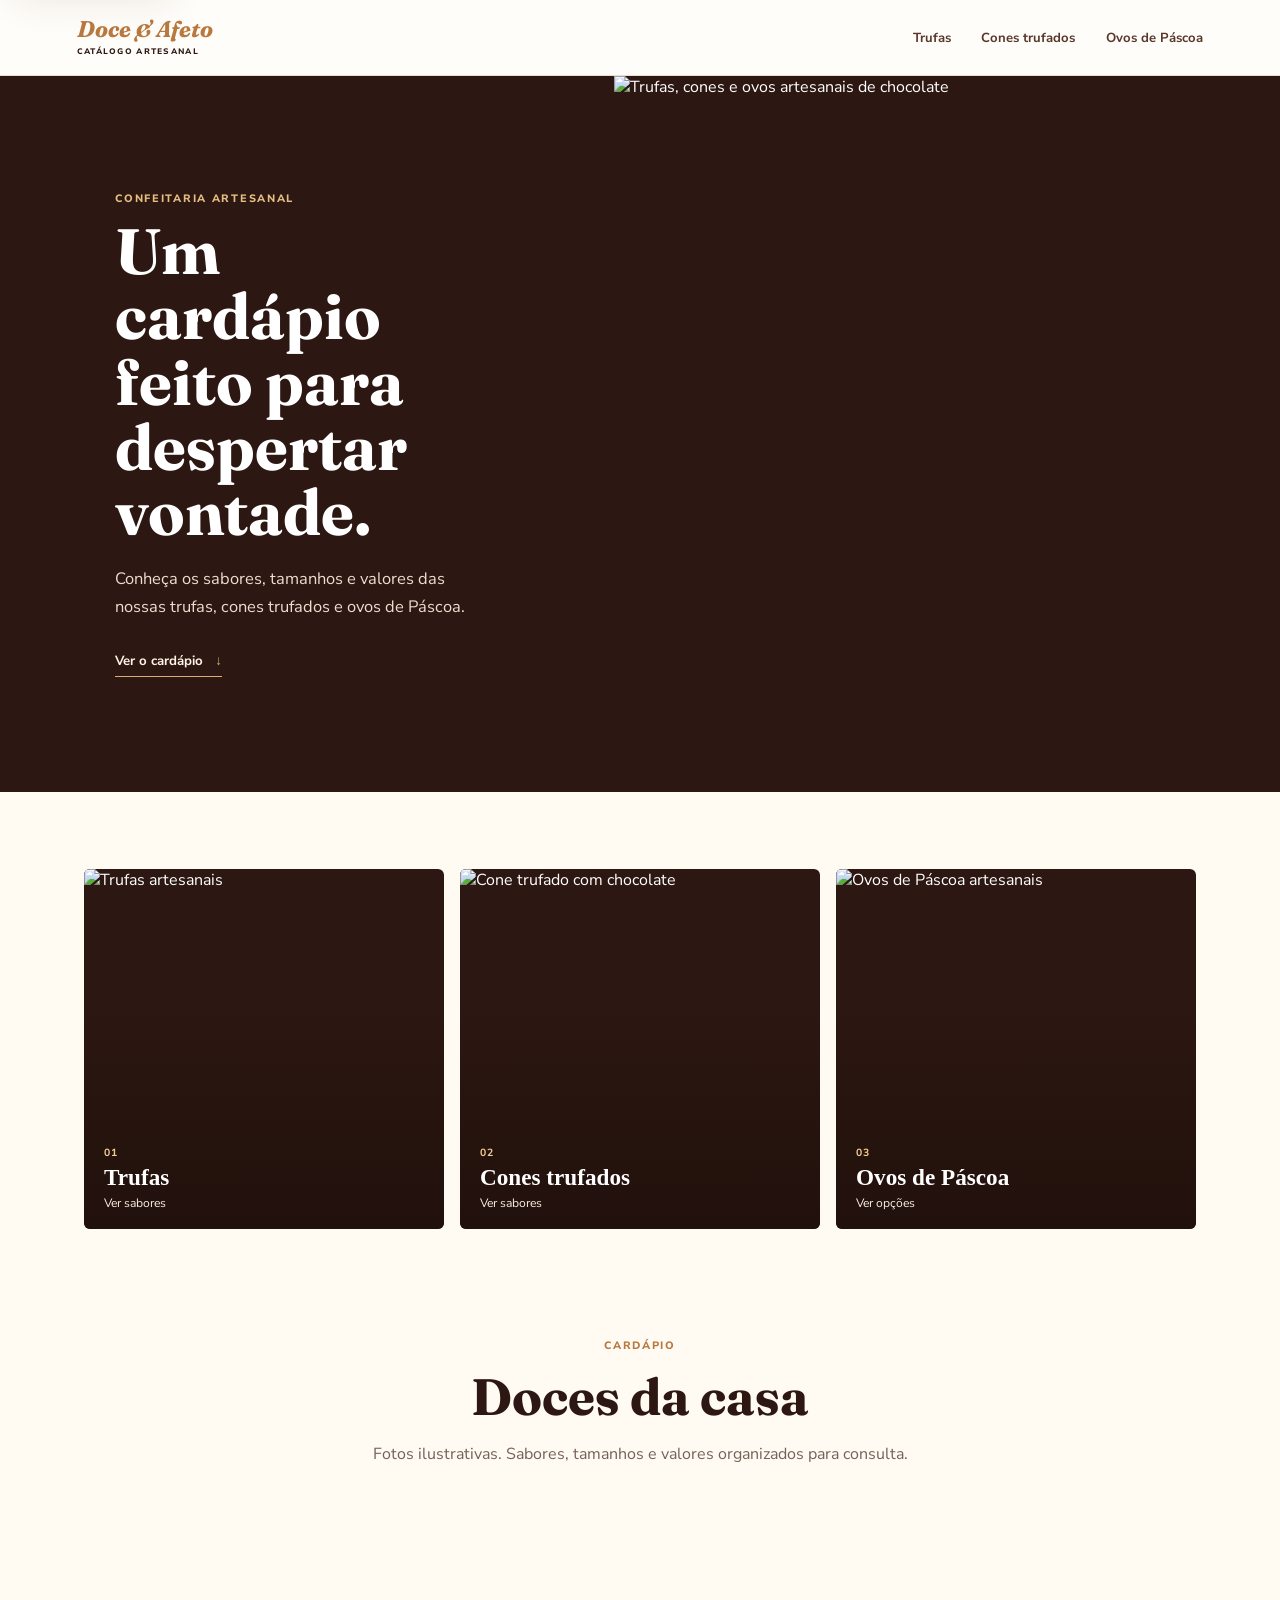
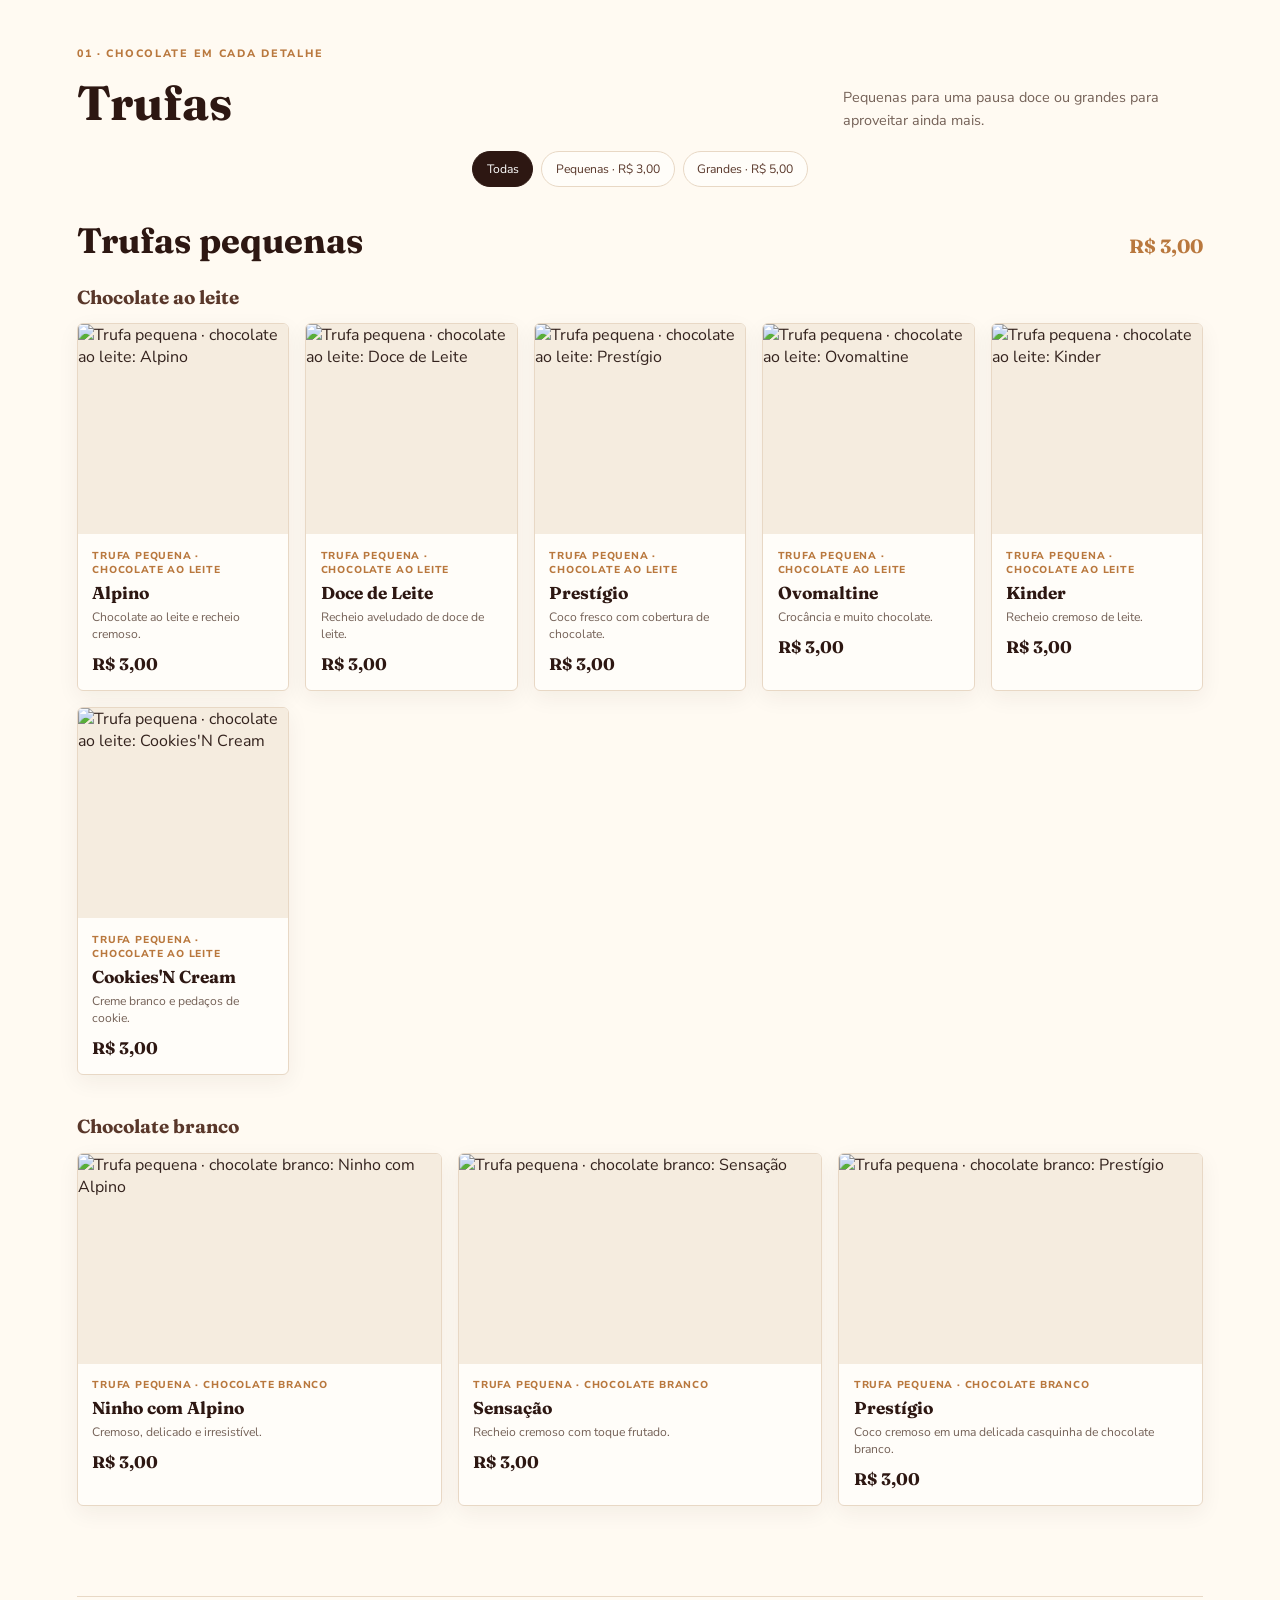
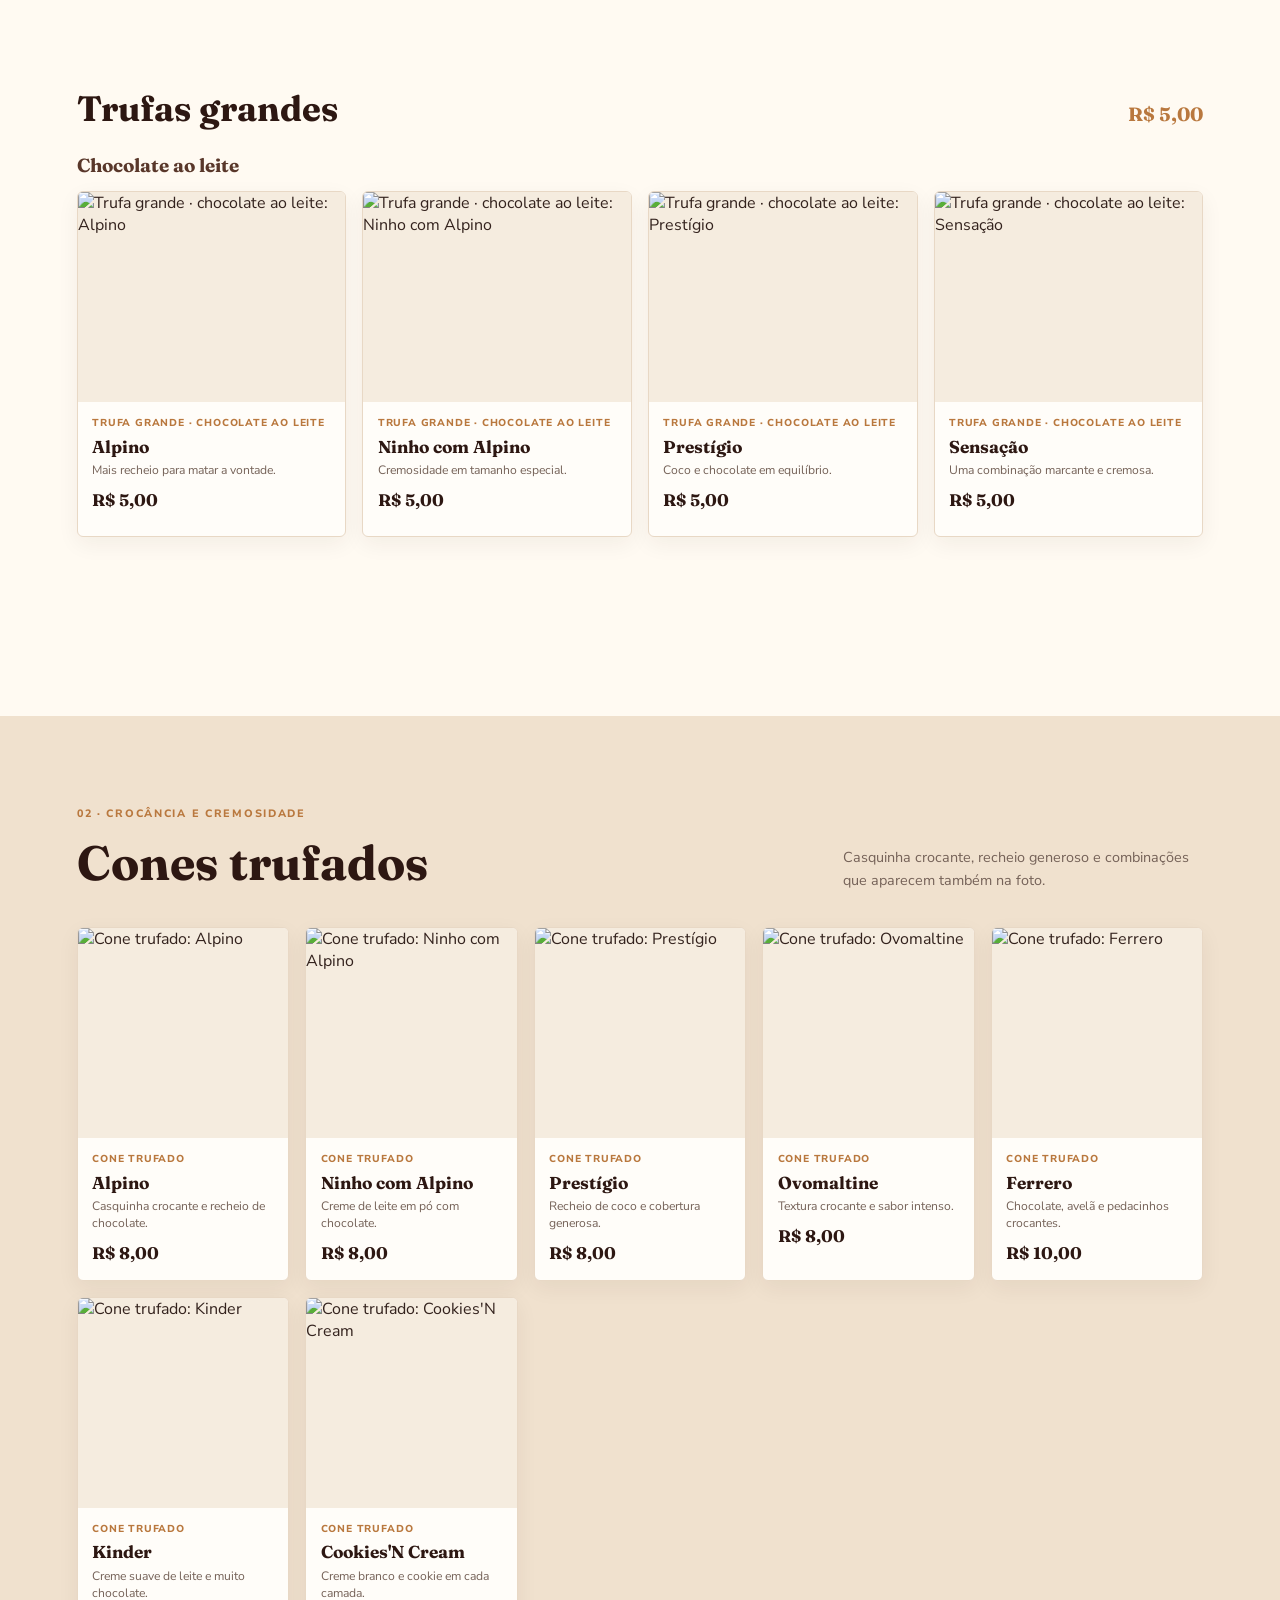
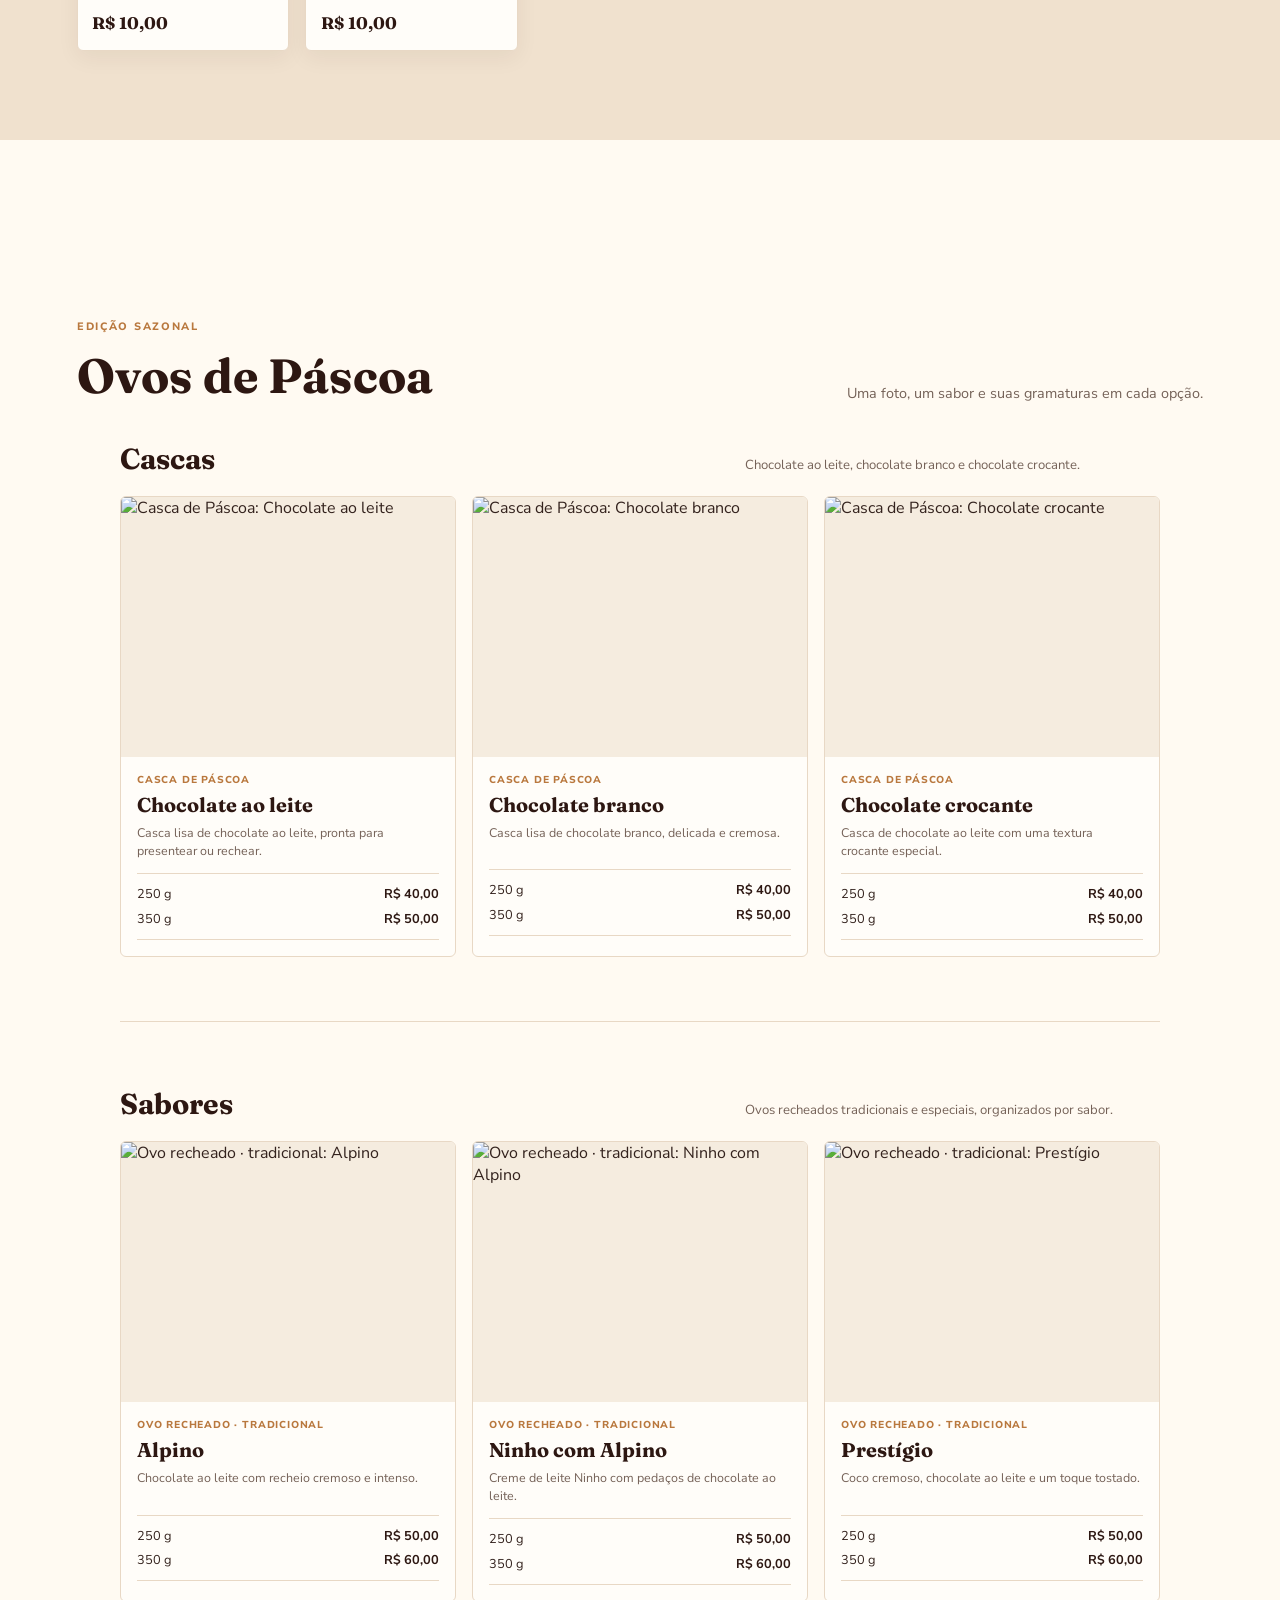
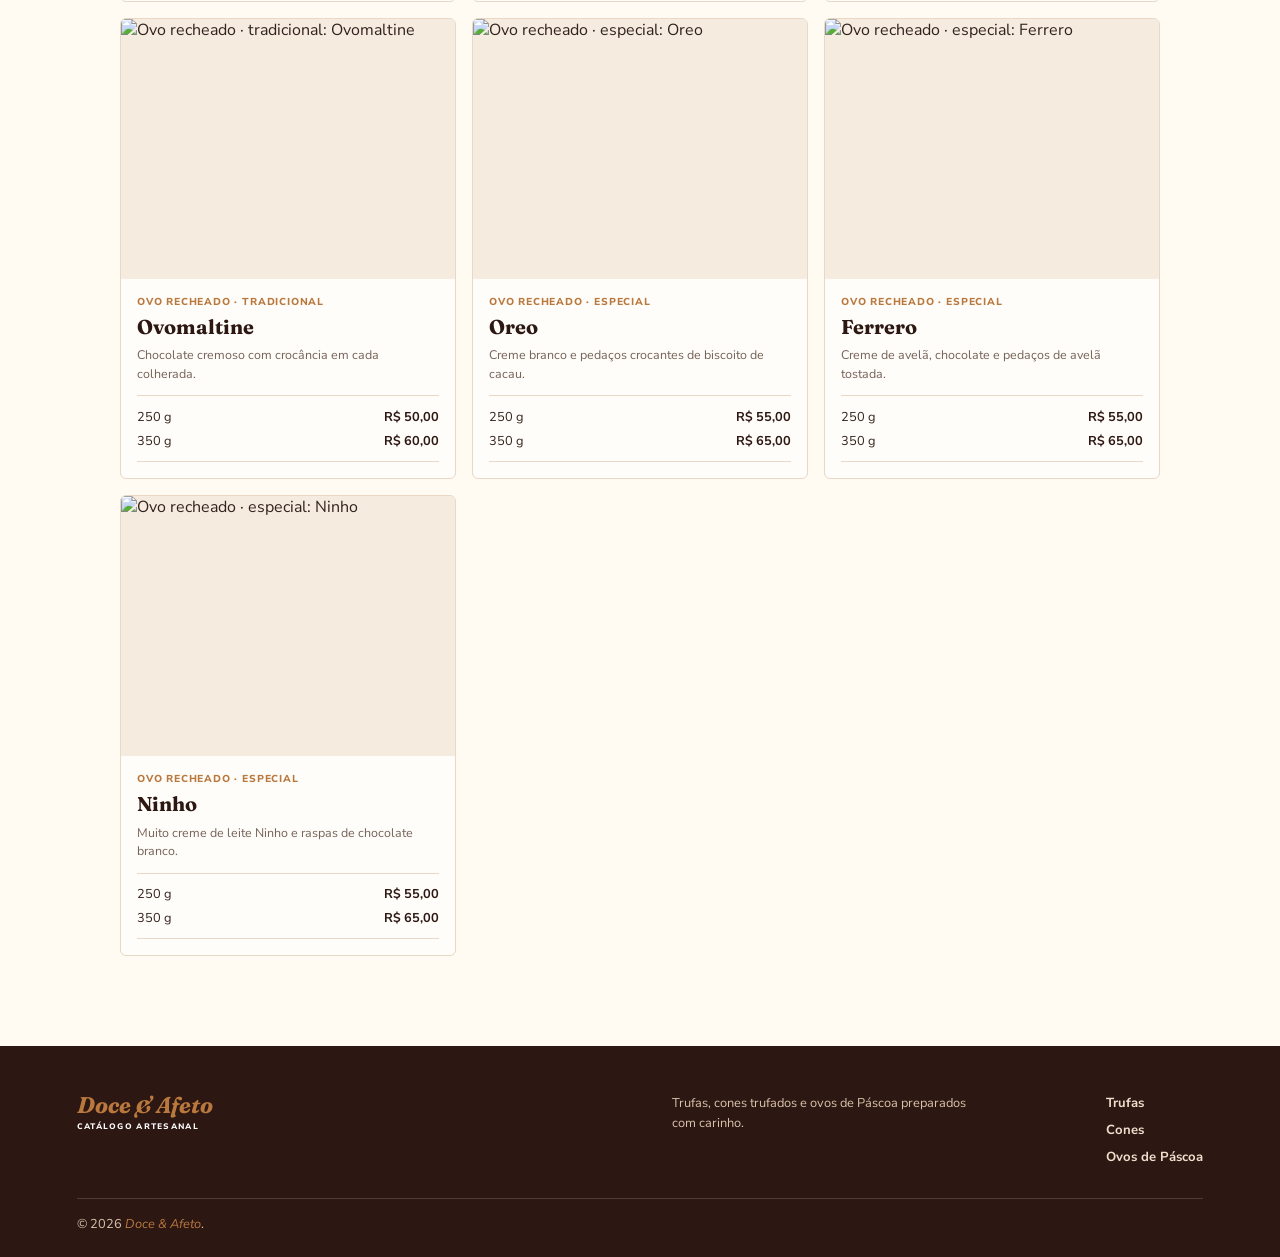
==== index.html @ cd50459e "Add files via upload" ====
<!doctype html>
<html lang="pt-BR">
<head>
  <meta charset="UTF-8" />
  <meta name="viewport" content="width=device-width, initial-scale=1" />
  <meta name="description" content="Catálogo de trufas, cones trufados e ovos de Páscoa artesanais." />
  <meta name="theme-color" content="#2d1712" />
  <meta property="og:title" content="Doce & Afeto | Catálogo artesanal" />
  <meta property="og:description" content="Trufas, cones trufados e ovos de Páscoa artesanais." />
  <meta property="og:image" content="assets/images/hero-chocolates.jpg" />
  <title>Doce & Afeto | Catálogo artesanal</title>
  <link rel="preconnect" href="https://fonts.googleapis.com" />
  <link rel="preconnect" href="https://fonts.gstatic.com" crossorigin />
  <link href="https://fonts.googleapis.com/css2?family=Fraunces:opsz,wght@9..144,500;9..144,600;9..144,700&family=Nunito+Sans:wght@400;500;600;700;800&display=swap" rel="stylesheet" />
  <link rel="preload" href="assets/images/hero-chocolates.jpg" as="image" />
  <link rel="stylesheet" href="style.css" />
</head>
<body>
  <a class="skip-link" href="#catalogo">Ir para o catálogo</a>

  <header class="site-header" id="inicio">
    <a class="brand" href="#inicio" aria-label="Doce e Afeto, início"><span class="brand-name">Doce &amp; Afeto</span><small>CATÁLOGO ARTESANAL</small></a>
    <button class="menu-toggle" type="button" aria-label="Abrir menu" aria-expanded="false" aria-controls="menu">☰</button>
    <nav class="menu" id="menu" aria-label="Navegação principal">
      <a href="#trufas">Trufas</a>
      <a href="#cones">Cones trufados</a>
      <a class="easter-link" href="#ovos">Ovos de Páscoa</a>
    </nav>
  </header>

  <main>
    <section class="hero" aria-labelledby="hero-title">
      <div class="hero-copy">
        <p class="eyebrow">Confeitaria artesanal</p>
        <h1 id="hero-title">Um cardápio feito para despertar vontade.</h1>
        <p>Conheça os sabores, tamanhos e valores das nossas trufas, cones trufados e ovos de Páscoa.</p>
        <a class="text-cta" href="#catalogo">Ver o cardápio <span aria-hidden="true">↓</span></a>
      </div>
      <div class="hero-image"><img src="assets/images/hero-chocolates.jpg" width="1600" height="1000" alt="Trufas, cones e ovos artesanais de chocolate" fetchpriority="high" /></div>
    </section>

    <section class="category-nav" aria-label="Categorias do catálogo">
      <a href="#trufas" class="category-link"><img src="assets/images/trufas-artesanais.jpg" loading="lazy" width="1000" height="1000" alt="Trufas artesanais" /><span><small>01</small><strong>Trufas</strong><em>Ver sabores</em></span></a>
      <a href="#cones" class="category-link"><img src="assets/images/cones-e-ovos.jpg" loading="lazy" width="1000" height="1000" alt="Cone trufado com chocolate" /><span><small>02</small><strong>Cones trufados</strong><em>Ver sabores</em></span></a>
      <a href="#ovos" class="category-link easter-link"><img src="assets/images/ovos-pascoa.jpg" loading="lazy" width="1000" height="1000" alt="Ovos de Páscoa artesanais" /><span><small>03</small><strong>Ovos de Páscoa</strong><em>Ver opções</em></span></a>
    </section>

    <section id="catalogo" class="catalog" aria-label="Cardápio de doces">
      <header class="catalog-heading"><p class="eyebrow">Cardápio</p><h2>Doces da casa</h2><p>Fotos ilustrativas. Sabores, tamanhos e valores organizados para consulta.</p></header>

      <section id="trufas" class="catalog-section" aria-labelledby="trufas-title">
        <div class="section-intro"><div><p class="eyebrow">01 · Chocolate em cada detalhe</p><h2 id="trufas-title">Trufas</h2></div><p>Pequenas para uma pausa doce ou grandes para aproveitar ainda mais.</p></div>
        <div class="filter-row" role="group" aria-label="Filtrar trufas por tamanho"><button class="filter active" type="button" data-filter="all" aria-pressed="true">Todas</button><button class="filter" type="button" data-filter="small" aria-pressed="false">Pequenas · R$ 3,00</button><button class="filter" type="button" data-filter="large" aria-pressed="false">Grandes · R$ 5,00</button></div>
        <div id="truffle-grid" class="truffle-catalog"></div>
      </section>

      <section id="cones" class="catalog-section catalog-section--cream" aria-labelledby="cones-title">
        <div class="section-intro"><div><p class="eyebrow">02 · Crocância e cremosidade</p><h2 id="cones-title">Cones trufados</h2></div><p>Casquinha crocante, recheio generoso e combinações que aparecem também na foto.</p></div>
        <div id="cone-grid" class="product-grid"></div>
      </section>

      <section id="ovos" class="catalog-section eggs-section" aria-labelledby="ovos-title">
        <div class="section-intro"><div><p class="eyebrow">Edição sazonal</p><h2 id="ovos-title">Ovos de Páscoa</h2></div><p>Uma foto, um sabor e suas gramaturas em cada opção.</p></div>
        <div id="egg-grid" class="egg-catalog"></div>
      </section>
    </section>

  </main>

  <footer class="footer"><a class="brand" href="#inicio"><span class="brand-name">Doce &amp; Afeto</span><small>CATÁLOGO ARTESANAL</small></a><p>Trufas, cones trufados e ovos de Páscoa preparados com carinho.</p><nav aria-label="Navegação no rodapé"><a href="#trufas">Trufas</a><a href="#cones">Cones</a><a class="easter-link" href="#ovos">Ovos de Páscoa</a></nav><p class="copyright">© <span id="year"></span> <span class="brand-name">Doce &amp; Afeto</span>.</p></footer>

  <template id="product-template"><article class="product-card"><figure><img loading="lazy" width="900" height="900" alt="" /><figcaption class="badge" hidden>Novidade</figcaption></figure><div class="product-card__body"><p class="product-kind"></p><h3></h3><p class="product-description"></p><strong class="price"></strong></div></article></template>
  <script src="script.js"></script>
</body>
</html>
---- style.css ----
:root {
  --cocoa: #2d1712;
  --brown: #59372a;
  --caramel: #b9783e;
  --gold: #d7af70;
  --cream: #fffaf2;
  --sand: #f0e1ce;
  --paper: #fffdf9;
  --ink: #33221d;
  --muted: #756258;
  --line: #e8d8c5;
  --shadow: 0 16px 40px rgba(55, 32, 22, .11);
  color: var(--ink);
  background: var(--cream);
  font-family: "Nunito Sans", Arial, Helvetica, sans-serif;
  scroll-behavior: smooth;
}

* { box-sizing: border-box; }
body { margin: 0; overflow-x: hidden; }
img { display: block; max-width: 100%; }
a { color: inherit; text-decoration: none; }
button { font: inherit; }

.skip-link { position: fixed; z-index: 50; top: -4rem; left: 1rem; padding: .75rem 1rem; background: var(--paper); color: var(--cocoa); box-shadow: var(--shadow); }
.skip-link:focus { top: 1rem; }

.site-header { position: sticky; top: 0; z-index: 10; display: flex; align-items: center; min-height: 76px; padding: 0 clamp(1rem, 6vw, 6rem); background: rgba(255, 253, 249, .94); border-bottom: 1px solid rgba(232, 216, 197, .8); backdrop-filter: blur(14px); }
.brand { display: inline-block; font-family: "Fraunces", Georgia, serif; font-size: 1.42rem; font-weight: 700; line-height: 1; color: var(--cocoa); }
.brand-name { color: var(--caramel); font-style: italic; }
.brand small { display: block; margin-top: .28rem; font: 800 .5rem "Nunito Sans", Arial, sans-serif; letter-spacing: .16em; color: currentColor; }
.menu { display: flex; gap: clamp(1rem, 2.4vw, 2rem); margin-left: auto; }
.menu a, .footer nav a { font-size: .82rem; font-weight: 700; color: var(--brown); }
.menu a:hover, .menu a:focus-visible, .footer nav a:hover, .footer nav a:focus-visible { color: var(--caramel); }
.menu-toggle { display: none; margin-left: auto; border: 0; background: transparent; color: var(--cocoa); font-size: 1.5rem; }

.hero { display: grid; grid-template-columns: minmax(0, .96fr) minmax(0, 1.04fr); min-height: min(620px, calc(100vh - 76px)); background: var(--cocoa); color: white; }
.hero-copy { display: flex; flex-direction: column; justify-content: center; max-width: 610px; padding: clamp(4rem, 9vw, 8.5rem) clamp(1.25rem, 9vw, 9rem); }
.eyebrow { margin: 0 0 .75rem; color: var(--caramel); font-size: .67rem; font-weight: 800; letter-spacing: .16em; text-transform: uppercase; }
.hero .eyebrow { color: #e5bf82; }
h1, h2, h3, p { margin-top: 0; }
h1, h2, h3 { font-family: "Fraunces", Georgia, serif; font-optical-sizing: auto; }
.hero h1 { margin-bottom: 1.3rem; font-size: clamp(2.7rem, 5vw, 5rem); line-height: 1.02; }
.hero-copy > p:not(.eyebrow) { max-width: 470px; margin-bottom: 2rem; color: #edddd0; font-size: 1.03rem; line-height: 1.65; }
.text-cta { width: fit-content; padding-bottom: .4rem; border-bottom: 1px solid var(--gold); color: #fff4e5; font-size: .83rem; font-weight: 700; }
.text-cta span { margin-left: .5rem; color: var(--gold); }
.hero-image { min-height: 360px; overflow: hidden; }
.hero-image img { width: 100%; height: 100%; object-fit: cover; object-position: center; }

.category-nav { display: grid; grid-template-columns: repeat(3, 1fr); max-width: 1240px; gap: 1rem; margin: clamp(2.5rem, 6vw, 5.5rem) auto; padding: 0 clamp(1rem, 5vw, 4rem); }
.category-link { position: relative; min-height: 270px; overflow: hidden; background: var(--cocoa); border-radius: 6px; color: white; }
.category-link::after { position: absolute; inset: 0; background: linear-gradient(0deg, rgba(30, 15, 10, .82), transparent 65%); content: ""; }
.category-link img { width: 100%; height: 100%; object-fit: cover; transition: transform .35s ease; }
.category-link:hover img { transform: scale(1.04); }
.category-link span { position: absolute; z-index: 1; right: 1.25rem; bottom: 1.15rem; left: 1.25rem; display: grid; gap: .24rem; }
.category-link small { color: #f2cc90; font-size: .65rem; font-weight: 700; letter-spacing: .12em; }
.category-link strong { font-family: Georgia, serif; font-size: 1.45rem; }
.category-link em { color: #f9eee1; font-size: .76rem; font-style: normal; }

.catalog { padding-top: 2rem; }
.catalog-heading, .about { max-width: 710px; margin: 0 auto; padding: 0 1.25rem; text-align: center; }
.catalog-heading h2, .about h2 { margin-bottom: .8rem; font-size: clamp(2.1rem, 4vw, 3.35rem); color: var(--cocoa); }
.catalog-heading > p:last-child, .about > p:last-child { color: var(--muted); line-height: 1.65; }
.catalog-section { margin-top: clamp(3rem, 7vw, 6rem); padding: clamp(3rem, 7vw, 6rem) clamp(1rem, 6vw, 6rem); scroll-margin-top: 76px; }
.catalog-section--cream { background: var(--sand); }
.section-intro { display: flex; align-items: end; justify-content: space-between; gap: 2rem; max-width: 1240px; margin: 0 auto 2.2rem; }
.section-intro h2 { margin: 0; color: var(--cocoa); font-size: clamp(2rem, 4vw, 3rem); }
.section-intro > p { max-width: 360px; margin: 0; color: var(--muted); font-size: .9rem; line-height: 1.6; }

.filter-row { display: flex; flex-wrap: wrap; justify-content: center; gap: .5rem; max-width: 1240px; margin: -1rem auto 2rem; }
.filter { padding: .55rem .85rem; border: 1px solid var(--line); border-radius: 999px; background: var(--paper); color: var(--brown); font-size: .76rem; cursor: pointer; }
.filter.active { border-color: var(--cocoa); background: var(--cocoa); color: white; }

.truffle-catalog { max-width: 1240px; margin: auto; }
.truffle-size-group + .truffle-size-group { margin-top: clamp(3.5rem, 7vw, 6rem); padding-top: clamp(3.5rem, 7vw, 6rem); border-top: 1px solid var(--line); }
.truffle-size-group__header { display: flex; align-items: baseline; justify-content: space-between; gap: 1rem; margin-bottom: 1.5rem; }
.truffle-size-group__header h3 { margin: 0; color: var(--cocoa); font-size: clamp(1.65rem, 3vw, 2.2rem); }
.truffle-size-group__header strong { color: var(--caramel); font-family: "Fraunces", Georgia, serif; font-size: 1.2rem; }
.truffle-flavor-group + .truffle-flavor-group { margin-top: 2.5rem; }
.truffle-flavor-group h4 { margin: 0 0 .9rem; color: var(--brown); font-family: "Fraunces", Georgia, serif; font-size: 1.18rem; }
.product-grid { display: grid; grid-template-columns: repeat(auto-fit, minmax(210px, 1fr)); max-width: 1240px; gap: 1rem; margin: auto; }
.product-card { overflow: hidden; background: var(--paper); border: 1px solid var(--line); border-radius: 6px; box-shadow: 0 7px 22px rgba(55, 32, 22, .06); }
.product-card figure { position: relative; display: grid; place-items: center; height: 210px; margin: 0; overflow: hidden; background: #f5ecdf; }
.product-card figure img { width: 100%; height: 100%; object-fit: contain; object-position: center; }
.badge { position: absolute; top: .65rem; left: .65rem; margin: 0; padding: .33rem .48rem; border-radius: 2px; background: var(--gold); color: var(--cocoa); font-size: .6rem; font-weight: 800; letter-spacing: .08em; text-transform: uppercase; }
.product-card__body { min-height: 134px; padding: .9rem; }
.product-kind { margin-bottom: .33rem; color: var(--caramel); font-size: .63rem; font-weight: 800; letter-spacing: .08em; text-transform: uppercase; }
.product-card h3 { margin-bottom: .35rem; color: var(--cocoa); font-size: 1.08rem; }
.product-description { display: -webkit-box; overflow: hidden; margin-bottom: .7rem; -webkit-box-orient: vertical; -webkit-line-clamp: 2; color: var(--muted); font-size: .76rem; line-height: 1.4; }
.price { color: var(--cocoa); font-family: "Fraunces", Georgia, serif; font-size: 1.05rem; font-weight: 700; }

.egg-catalog { max-width: 1040px; margin: auto; }
.egg-group + .egg-group { margin-top: clamp(2.75rem, 5vw, 4rem); padding-top: clamp(2.75rem, 5vw, 4rem); border-top: 1px solid var(--line); }
.egg-group__header { display: grid; grid-template-columns: minmax(0, 1fr) minmax(220px, .7fr); align-items: end; gap: .5rem 2rem; margin-bottom: 1.25rem; }
.egg-group__header .eyebrow { grid-column: 1 / -1; margin-bottom: 0; }
.egg-group__header h3 { margin: 0; color: var(--cocoa); font-size: clamp(1.35rem, 2.3vw, 1.8rem); }
.egg-group__header > p:last-child { margin: 0; color: var(--muted); font-size: .82rem; line-height: 1.55; }
.egg-group__products { display: grid; grid-template-columns: repeat(3, minmax(0, 1fr)); gap: 1rem; }
.egg-card { display: grid; grid-template-rows: 260px auto; overflow: hidden; background: var(--paper); border: 1px solid var(--line); border-radius: 6px; }
.egg-image { width: 100%; height: 260px; padding: 0; background: #f5ecdf; object-fit: cover; object-position: center; }
.egg-details { padding: 1rem; }
.egg-details h3 { margin-bottom: .45rem; color: var(--cocoa); font-size: 1.25rem; }
.egg-description { min-height: 2.6em; margin-bottom: .8rem; color: var(--muted); font-size: .78rem; line-height: 1.45; }
.egg-prices { display: grid; gap: .4rem; padding: .7rem 0; border-block: 1px solid var(--line); }
.egg-prices div { display: flex; justify-content: space-between; font-size: .8rem; }
.egg-prices strong { color: var(--cocoa); }
.egg-flavors { margin: .75rem 0 0; color: var(--muted); font-size: .75rem; line-height: 1.5; }

.about { padding-top: clamp(4rem, 9vw, 8rem); padding-bottom: clamp(4rem, 9vw, 8rem); scroll-margin-top: 76px; }
.footer { display: grid; grid-template-columns: 1.4fr 1fr auto; align-items: start; gap: 2rem; padding: 3rem clamp(1rem, 6vw, 6rem) 1.4rem; background: var(--cocoa); color: #f5e5d4; }
.footer .brand { color: white; }
.footer p { max-width: 320px; margin: 0; color: #d9c2ab; font-size: .8rem; line-height: 1.55; }
.footer nav { display: grid; gap: .55rem; }
.footer nav a { color: #f0dfcd; }
.copyright { grid-column: 1 / -1; max-width: none !important; padding-top: 1rem; border-top: 1px solid rgba(255, 255, 255, .16); }

a:focus-visible, button:focus-visible { outline: 3px solid var(--gold); outline-offset: 3px; }

@media (max-width: 760px) {
  .site-header { min-height: 66px; }
  .menu-toggle { display: block; }
  .menu { position: absolute; top: 66px; right: 0; left: 0; display: none; margin: 0; padding: .5rem 1.25rem .85rem; background: var(--paper); border-bottom: 1px solid var(--line); box-shadow: var(--shadow); }
  .menu.open { display: grid; }
  .menu a { padding: .7rem 0; border-bottom: 1px solid var(--line); }
  .menu a:last-child { border-bottom: 0; }
  .hero { grid-template-columns: 1fr; min-height: auto; }
  .hero-copy { min-height: 430px; padding-top: 4.5rem; padding-bottom: 4.5rem; }
  .hero-image { min-height: 315px; }
  .category-nav { grid-template-columns: 1fr; margin-block: 2.5rem; }
  .category-link { min-height: 220px; }
  .section-intro { display: grid; gap: 1rem; }
  .product-grid { grid-template-columns: repeat(2, minmax(0, 1fr)); gap: .7rem; }
  .product-card figure { height: 165px; }
  .product-card__body { min-height: 136px; padding: .8rem; }
  .product-card h3 { font-size: 1rem; }
  .egg-group__header { display: grid; gap: .55rem; }
  .egg-group__header .eyebrow { grid-column: auto; }
  .egg-group__products { grid-template-columns: 1fr; max-width: 400px; }
  .egg-card { grid-template-rows: 270px auto; }
  .egg-image { height: 270px; }
  .footer { grid-template-columns: 1fr; gap: 1.4rem; }
  .copyright { grid-column: 1; }
}

@media (max-width: 390px) {
  .product-grid { grid-template-columns: 1fr; max-width: 260px; }
  .product-card figure { height: 210px; }
}

@media (prefers-reduced-motion: reduce) {
  *, *::before, *::after { scroll-behavior: auto !important; transition: none !important; }
}
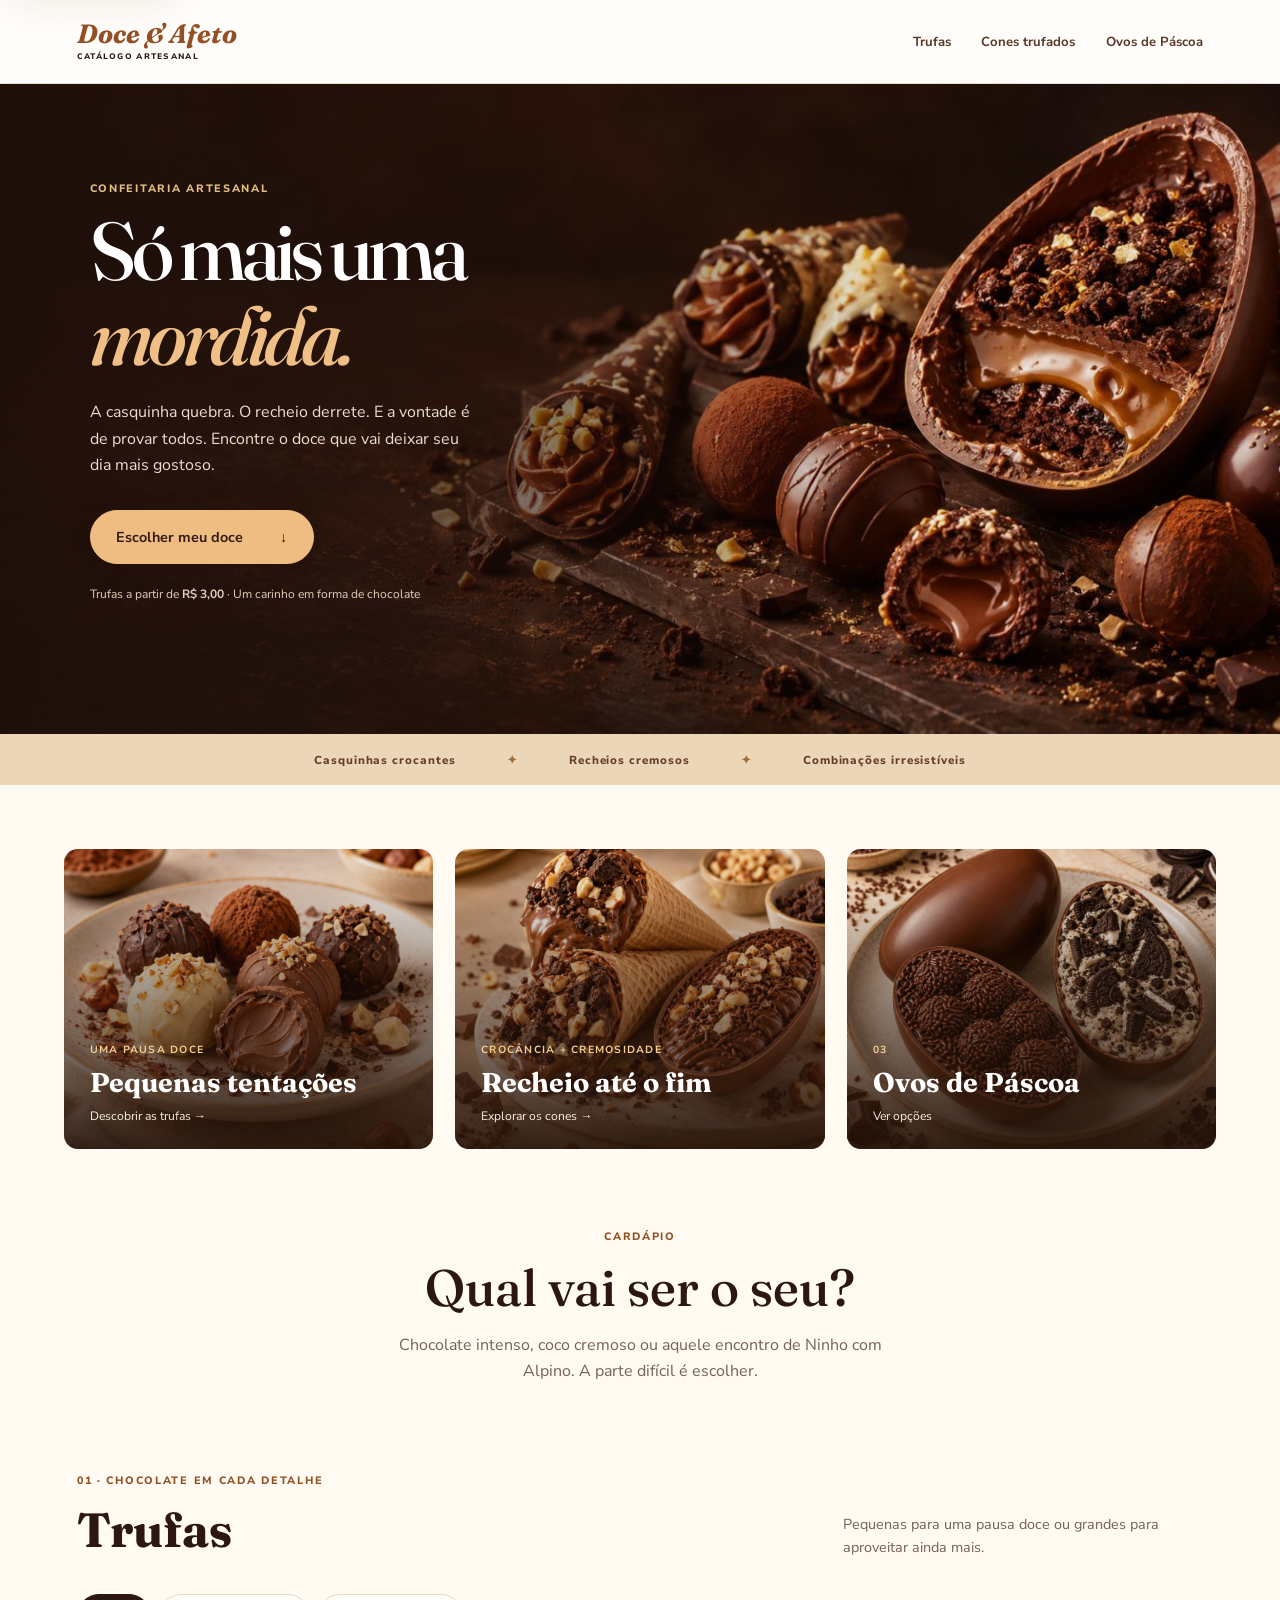
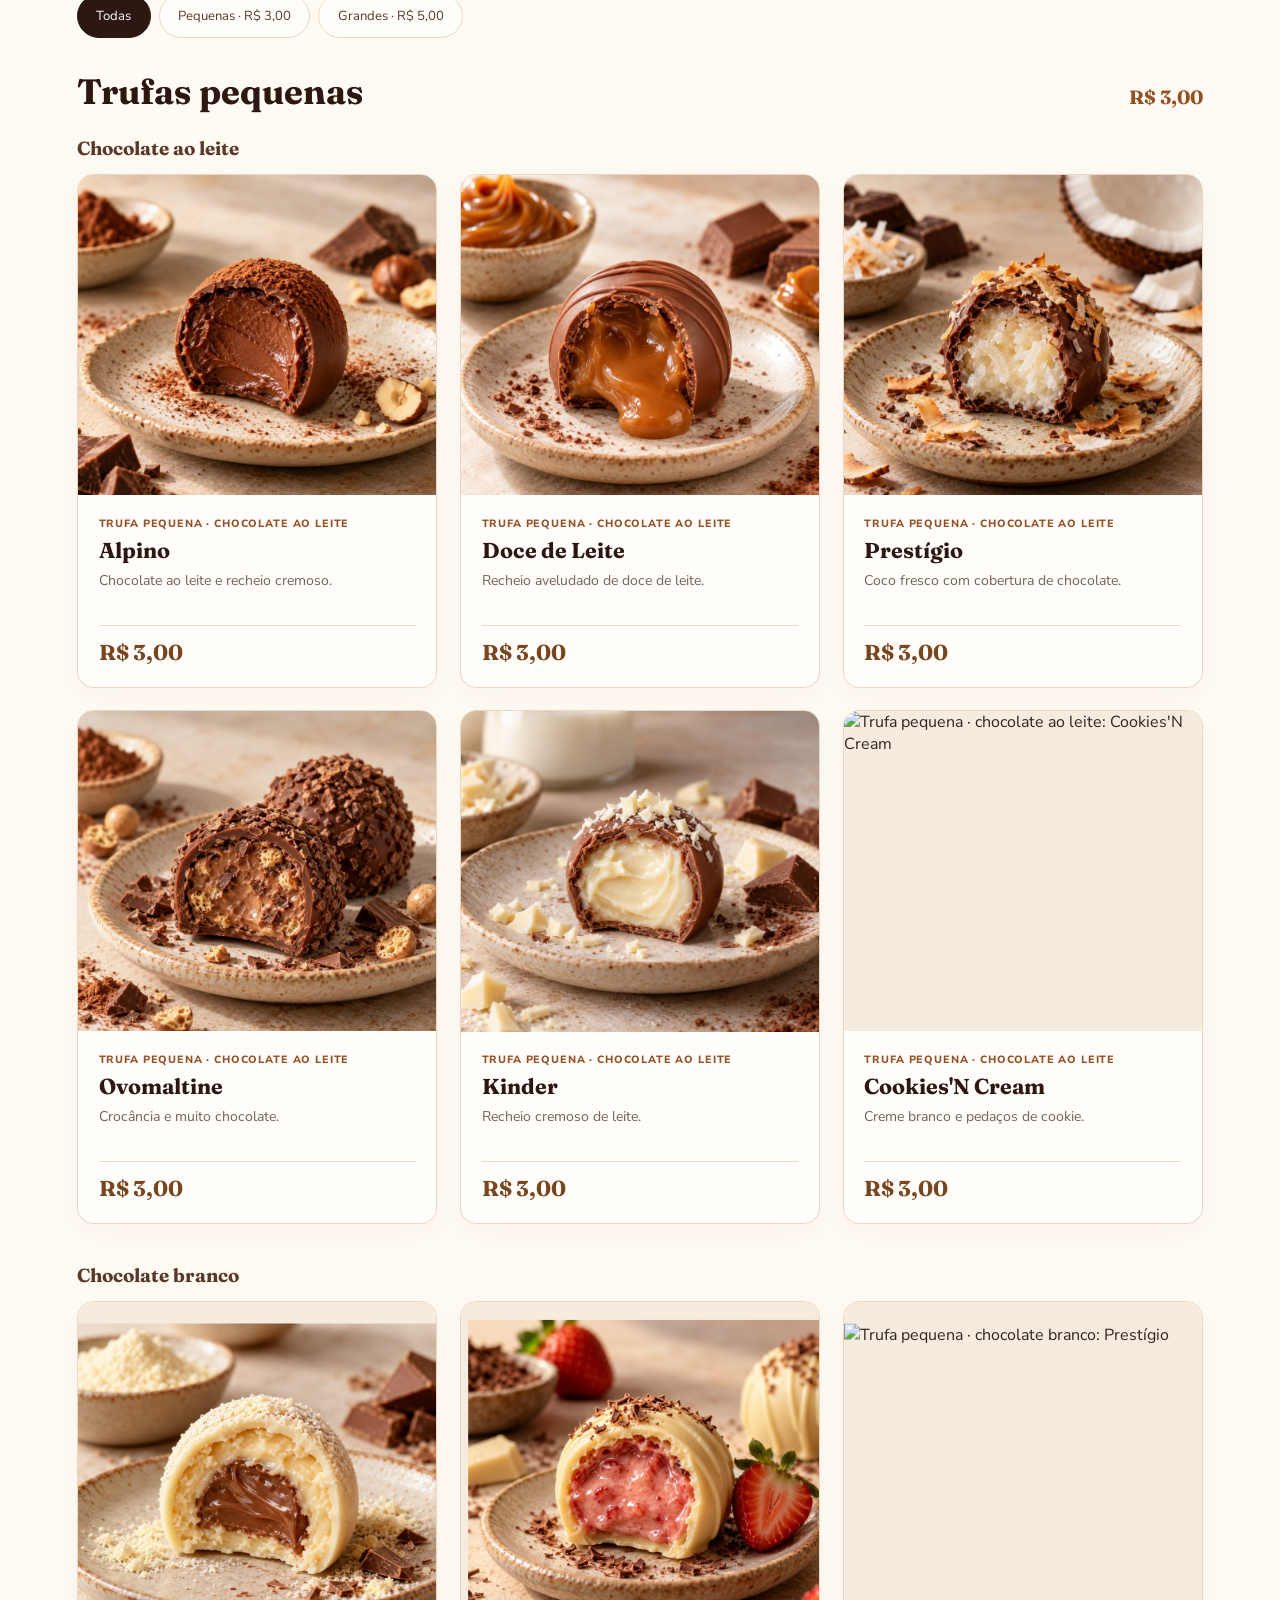
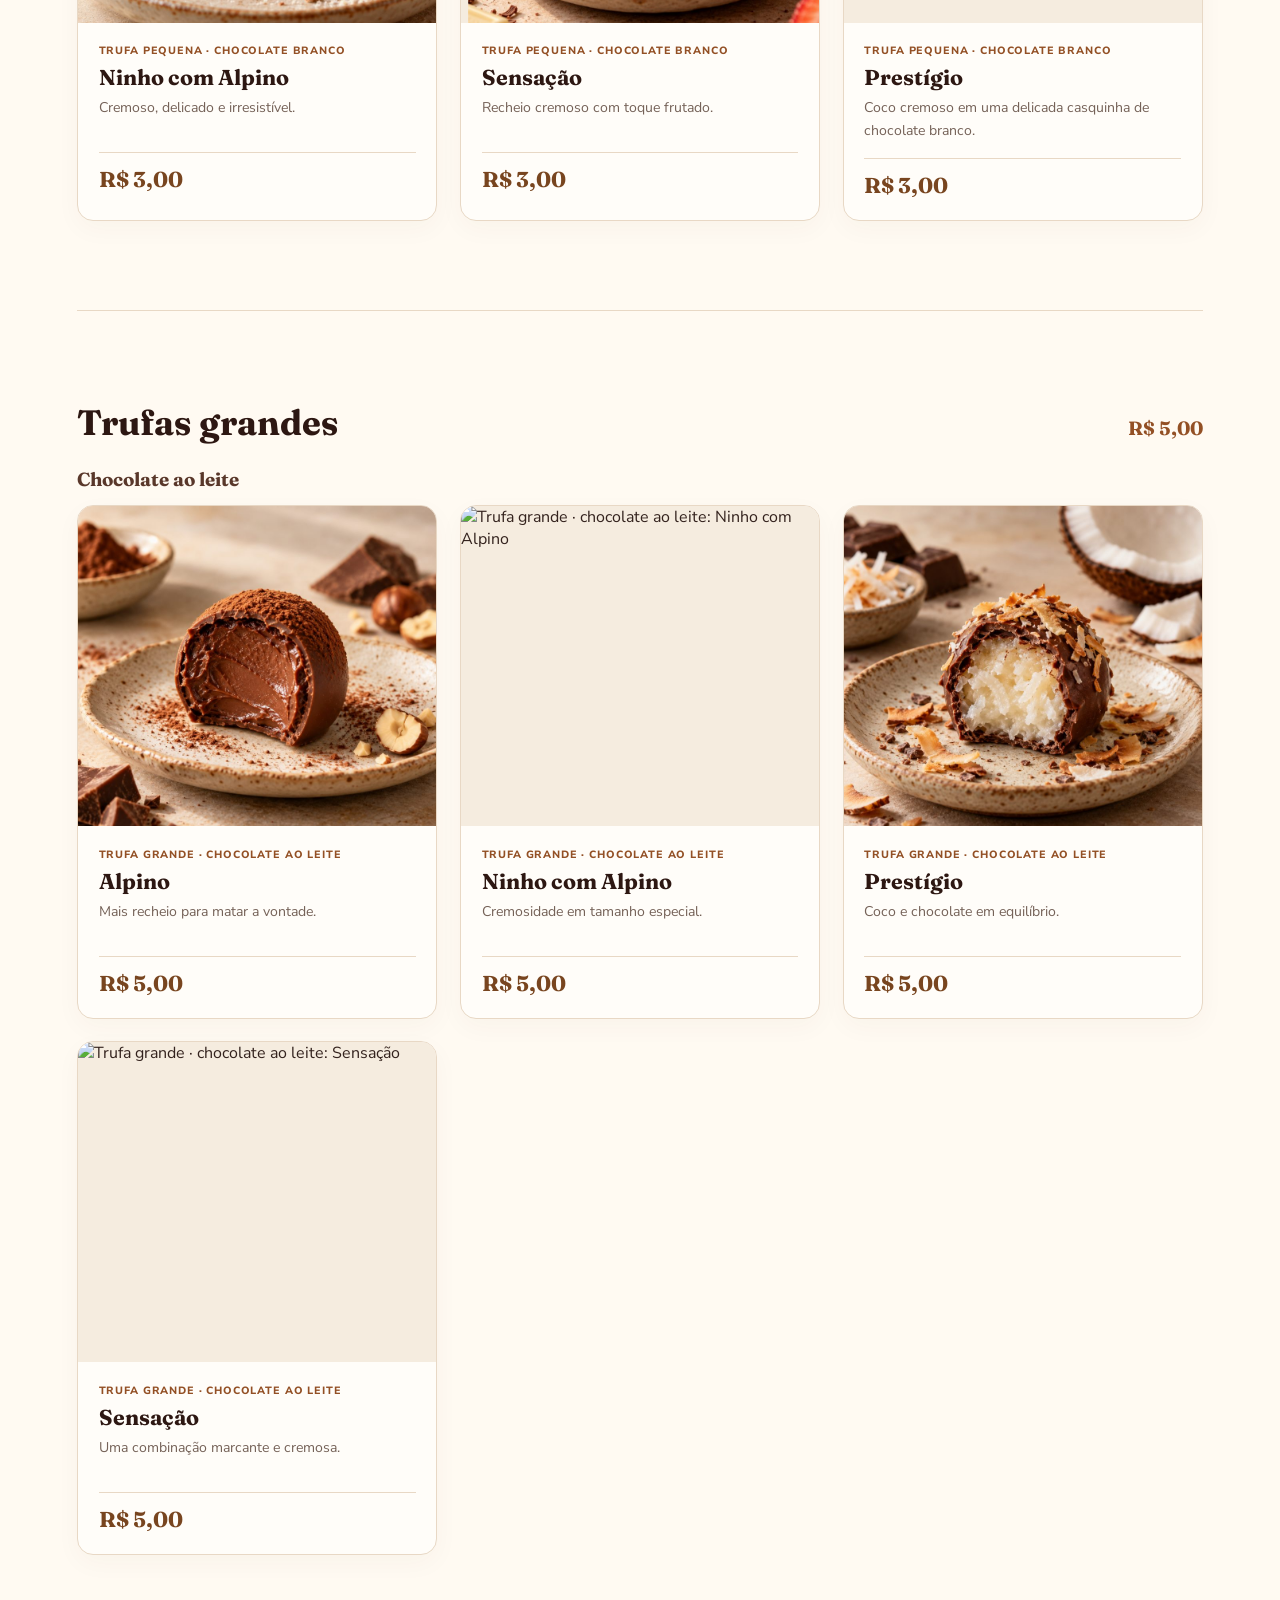
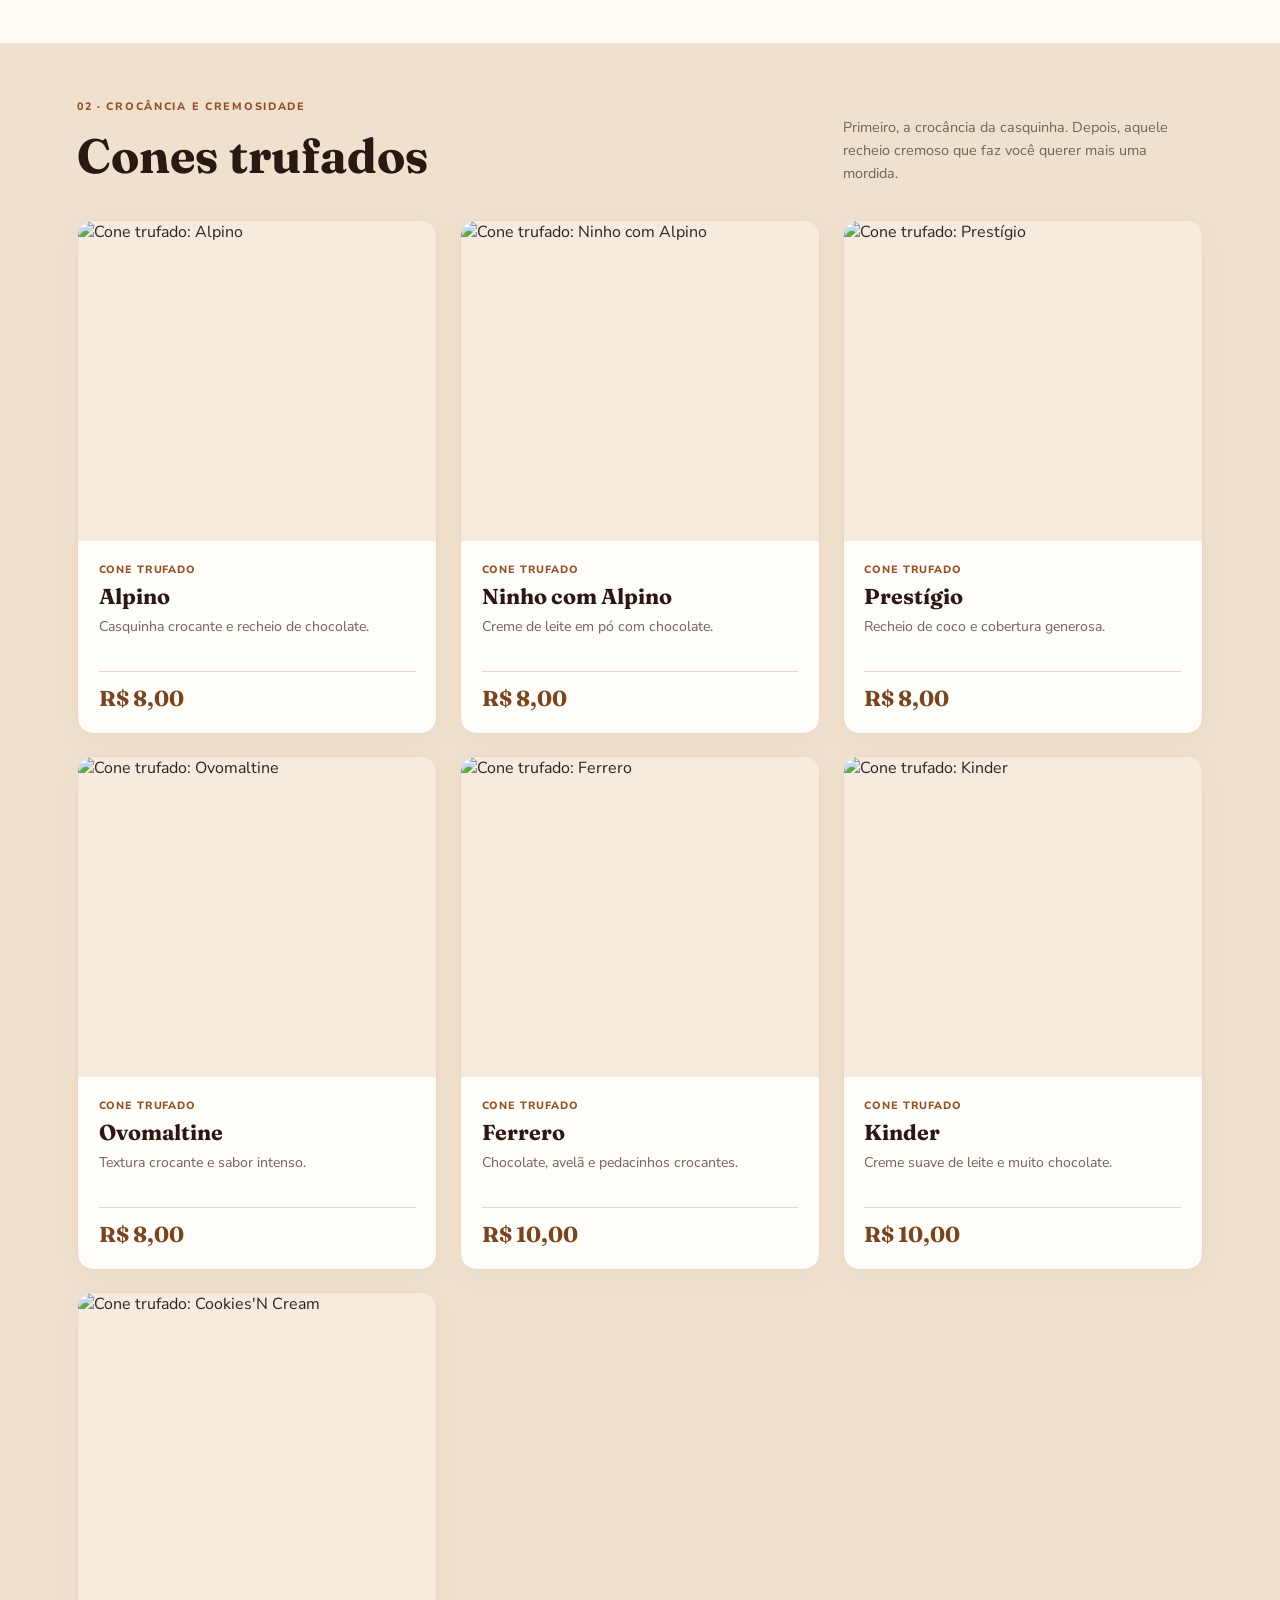
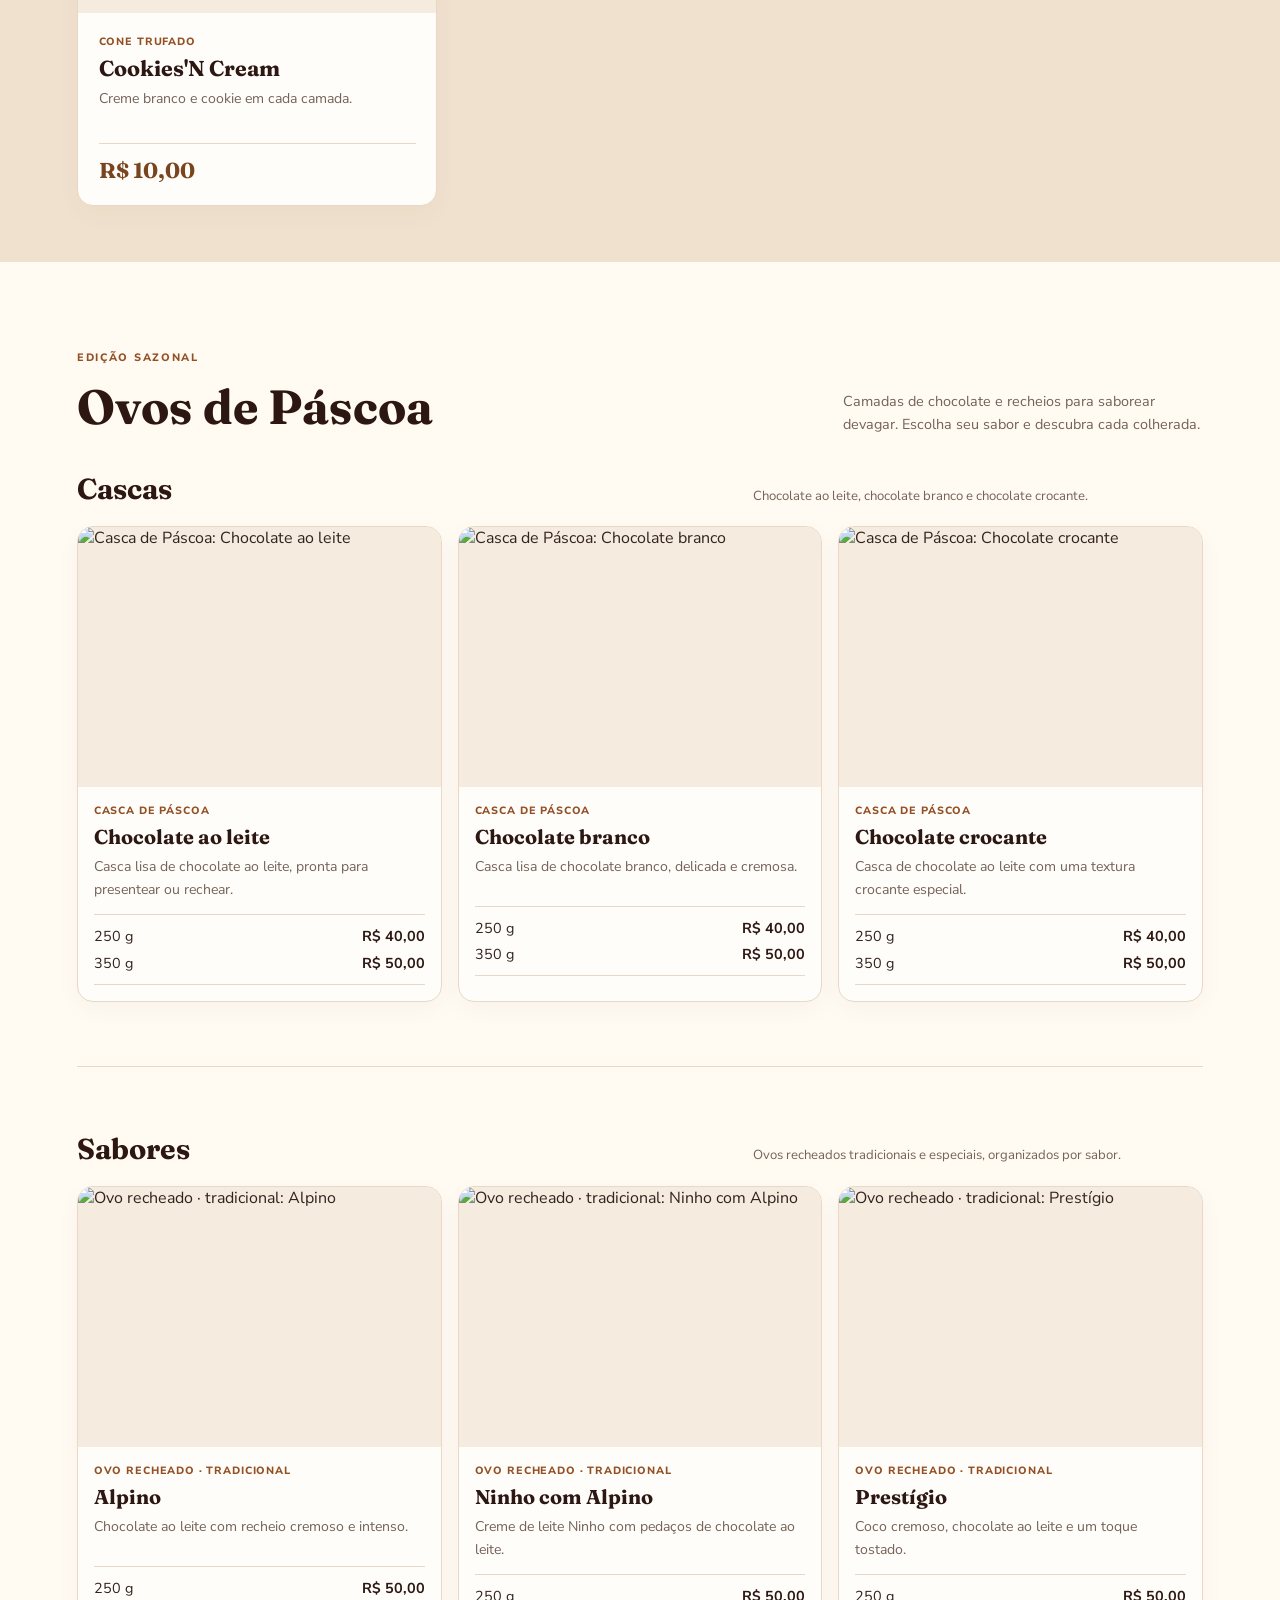
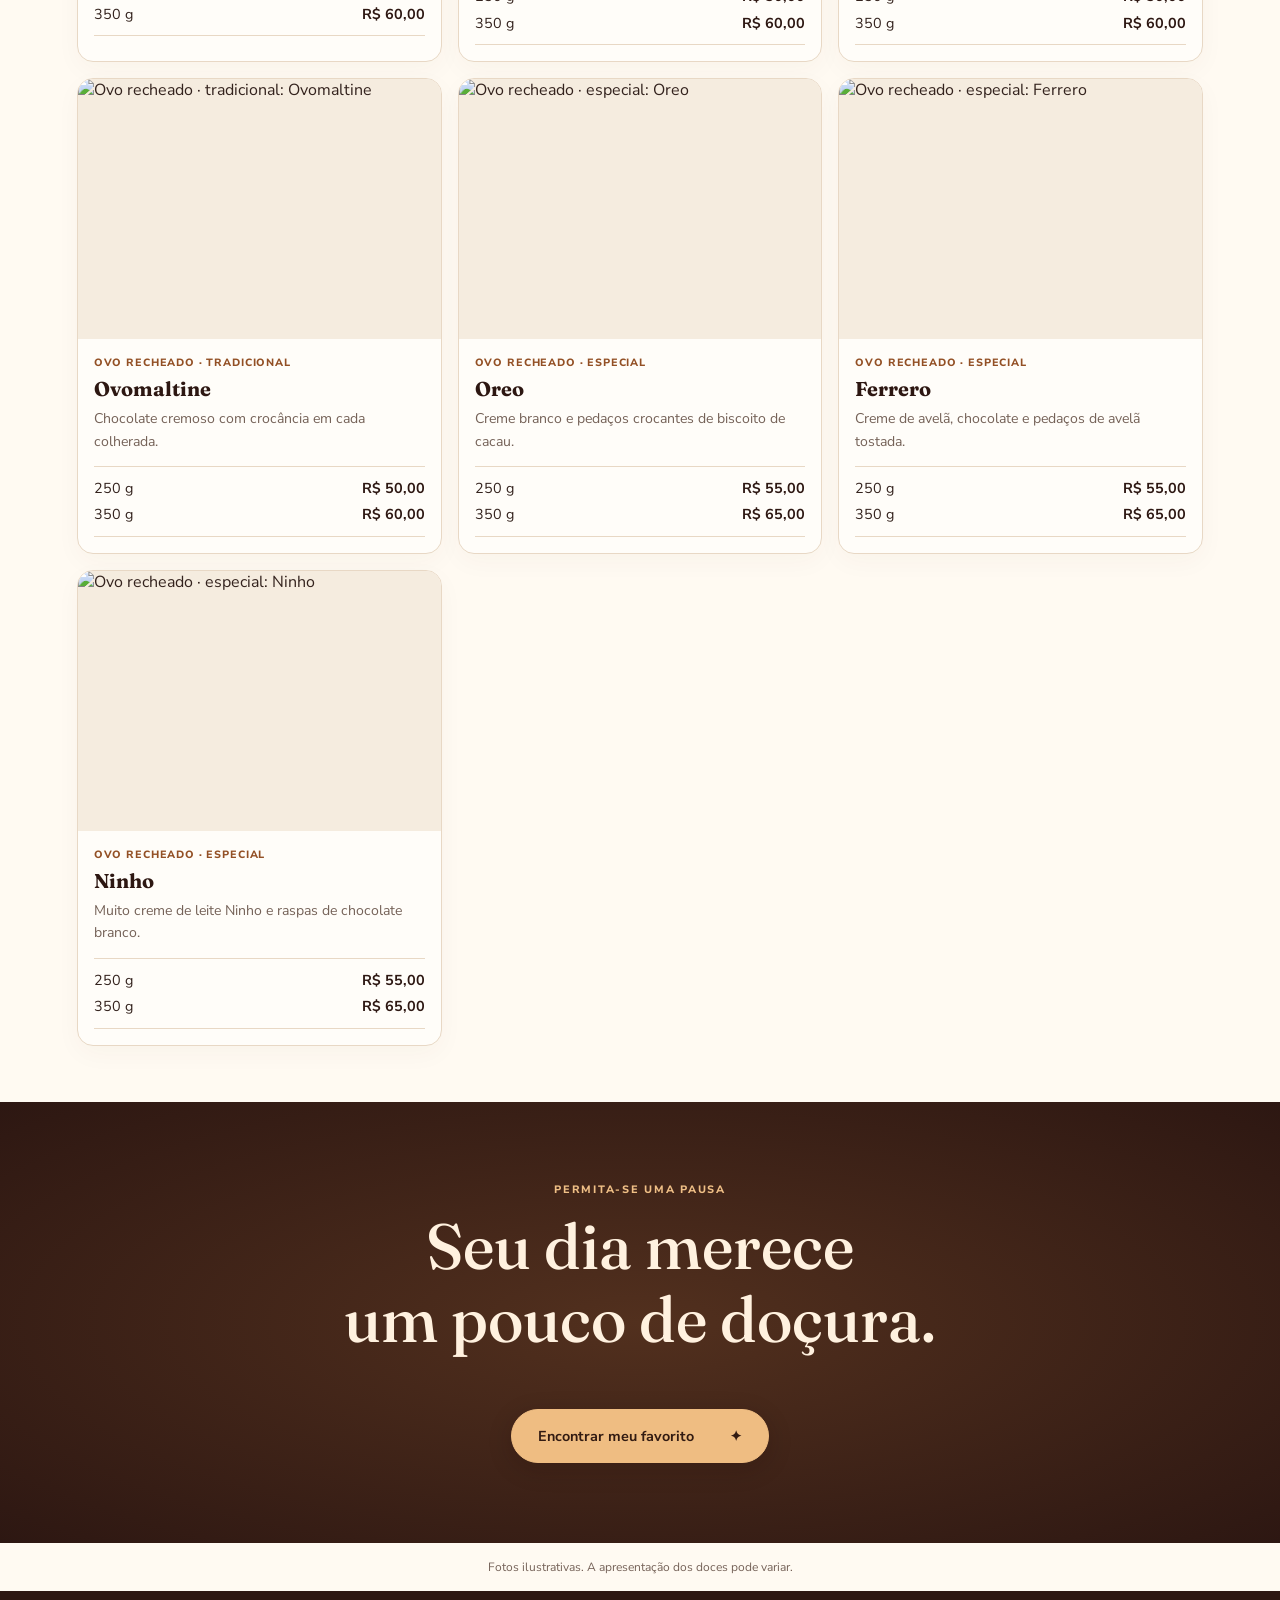
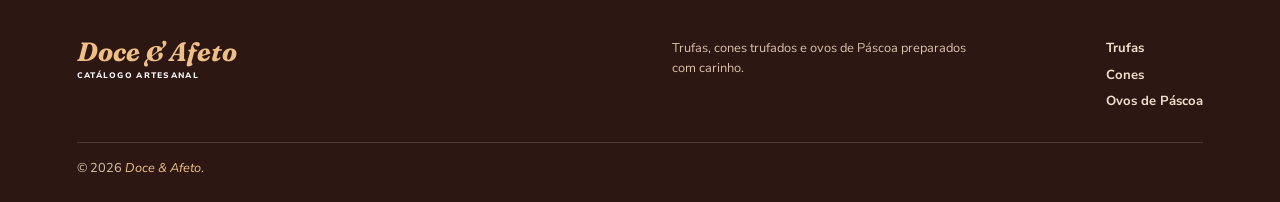
==== commit bae56473: "Add files via upload" ====
--- a/index.html
+++ b/index.html
@@ -1,75 +1,82 @@
-<!doctype html>
-<html lang="pt-BR">
-<head>
-  <meta charset="UTF-8" />
-  <meta name="viewport" content="width=device-width, initial-scale=1" />
-  <meta name="description" content="Catálogo de trufas, cones trufados e ovos de Páscoa artesanais." />
-  <meta name="theme-color" content="#2d1712" />
-  <meta property="og:title" content="Doce & Afeto | Catálogo artesanal" />
-  <meta property="og:description" content="Trufas, cones trufados e ovos de Páscoa artesanais." />
-  <meta property="og:image" content="assets/images/hero-chocolates.jpg" />
-  <title>Doce & Afeto | Catálogo artesanal</title>
-  <link rel="preconnect" href="https://fonts.googleapis.com" />
-  <link rel="preconnect" href="https://fonts.gstatic.com" crossorigin />
-  <link href="https://fonts.googleapis.com/css2?family=Fraunces:opsz,wght@9..144,500;9..144,600;9..144,700&family=Nunito+Sans:wght@400;500;600;700;800&display=swap" rel="stylesheet" />
-  <link rel="preload" href="assets/images/hero-chocolates.jpg" as="image" />
-  <link rel="stylesheet" href="style.css" />
-</head>
-<body>
-  <a class="skip-link" href="#catalogo">Ir para o catálogo</a>
-
-  <header class="site-header" id="inicio">
-    <a class="brand" href="#inicio" aria-label="Doce e Afeto, início"><span class="brand-name">Doce &amp; Afeto</span><small>CATÁLOGO ARTESANAL</small></a>
-    <button class="menu-toggle" type="button" aria-label="Abrir menu" aria-expanded="false" aria-controls="menu">☰</button>
-    <nav class="menu" id="menu" aria-label="Navegação principal">
-      <a href="#trufas">Trufas</a>
-      <a href="#cones">Cones trufados</a>
-      <a class="easter-link" href="#ovos">Ovos de Páscoa</a>
-    </nav>
-  </header>
-
-  <main>
-    <section class="hero" aria-labelledby="hero-title">
-      <div class="hero-copy">
-        <p class="eyebrow">Confeitaria artesanal</p>
-        <h1 id="hero-title">Um cardápio feito para despertar vontade.</h1>
-        <p>Conheça os sabores, tamanhos e valores das nossas trufas, cones trufados e ovos de Páscoa.</p>
-        <a class="text-cta" href="#catalogo">Ver o cardápio <span aria-hidden="true">↓</span></a>
-      </div>
-      <div class="hero-image"><img src="assets/images/hero-chocolates.jpg" width="1600" height="1000" alt="Trufas, cones e ovos artesanais de chocolate" fetchpriority="high" /></div>
-    </section>
-
-    <section class="category-nav" aria-label="Categorias do catálogo">
-      <a href="#trufas" class="category-link"><img src="assets/images/trufas-artesanais.jpg" loading="lazy" width="1000" height="1000" alt="Trufas artesanais" /><span><small>01</small><strong>Trufas</strong><em>Ver sabores</em></span></a>
-      <a href="#cones" class="category-link"><img src="assets/images/cones-e-ovos.jpg" loading="lazy" width="1000" height="1000" alt="Cone trufado com chocolate" /><span><small>02</small><strong>Cones trufados</strong><em>Ver sabores</em></span></a>
-      <a href="#ovos" class="category-link easter-link"><img src="assets/images/ovos-pascoa.jpg" loading="lazy" width="1000" height="1000" alt="Ovos de Páscoa artesanais" /><span><small>03</small><strong>Ovos de Páscoa</strong><em>Ver opções</em></span></a>
-    </section>
-
-    <section id="catalogo" class="catalog" aria-label="Cardápio de doces">
-      <header class="catalog-heading"><p class="eyebrow">Cardápio</p><h2>Doces da casa</h2><p>Fotos ilustrativas. Sabores, tamanhos e valores organizados para consulta.</p></header>
-
-      <section id="trufas" class="catalog-section" aria-labelledby="trufas-title">
-        <div class="section-intro"><div><p class="eyebrow">01 · Chocolate em cada detalhe</p><h2 id="trufas-title">Trufas</h2></div><p>Pequenas para uma pausa doce ou grandes para aproveitar ainda mais.</p></div>
-        <div class="filter-row" role="group" aria-label="Filtrar trufas por tamanho"><button class="filter active" type="button" data-filter="all" aria-pressed="true">Todas</button><button class="filter" type="button" data-filter="small" aria-pressed="false">Pequenas · R$ 3,00</button><button class="filter" type="button" data-filter="large" aria-pressed="false">Grandes · R$ 5,00</button></div>
-        <div id="truffle-grid" class="truffle-catalog"></div>
-      </section>
-
-      <section id="cones" class="catalog-section catalog-section--cream" aria-labelledby="cones-title">
-        <div class="section-intro"><div><p class="eyebrow">02 · Crocância e cremosidade</p><h2 id="cones-title">Cones trufados</h2></div><p>Casquinha crocante, recheio generoso e combinações que aparecem também na foto.</p></div>
-        <div id="cone-grid" class="product-grid"></div>
-      </section>
-
-      <section id="ovos" class="catalog-section eggs-section" aria-labelledby="ovos-title">
-        <div class="section-intro"><div><p class="eyebrow">Edição sazonal</p><h2 id="ovos-title">Ovos de Páscoa</h2></div><p>Uma foto, um sabor e suas gramaturas em cada opção.</p></div>
-        <div id="egg-grid" class="egg-catalog"></div>
-      </section>
-    </section>
-
-  </main>
-
-  <footer class="footer"><a class="brand" href="#inicio"><span class="brand-name">Doce &amp; Afeto</span><small>CATÁLOGO ARTESANAL</small></a><p>Trufas, cones trufados e ovos de Páscoa preparados com carinho.</p><nav aria-label="Navegação no rodapé"><a href="#trufas">Trufas</a><a href="#cones">Cones</a><a class="easter-link" href="#ovos">Ovos de Páscoa</a></nav><p class="copyright">© <span id="year"></span> <span class="brand-name">Doce &amp; Afeto</span>.</p></footer>
-
-  <template id="product-template"><article class="product-card"><figure><img loading="lazy" width="900" height="900" alt="" /><figcaption class="badge" hidden>Novidade</figcaption></figure><div class="product-card__body"><p class="product-kind"></p><h3></h3><p class="product-description"></p><strong class="price"></strong></div></article></template>
-  <script src="script.js"></script>
-</body>
-</html>
+<!doctype html>
+<html lang="pt-BR">
+<head>
+  <meta charset="UTF-8" />
+  <meta name="viewport" content="width=device-width, initial-scale=1" />
+  <meta name="description" content="Catálogo de trufas, cones trufados e ovos de Páscoa artesanais." />
+  <meta name="theme-color" content="#2d1712" />
+  <meta property="og:title" content="Doce & Afeto | Catálogo artesanal" />
+  <meta property="og:description" content="Trufas, cones trufados e ovos de Páscoa artesanais." />
+  <meta property="og:image" content="assets/images/hero-chocolates.jpg" />
+  <title>Doce & Afeto | Catálogo artesanal</title>
+  <link rel="preconnect" href="https://fonts.googleapis.com" />
+  <link rel="preconnect" href="https://fonts.gstatic.com" crossorigin />
+  <link href="https://fonts.googleapis.com/css2?family=Fraunces:opsz,wght@9..144,500;9..144,600;9..144,700&family=Nunito+Sans:wght@400;500;600;700;800&display=swap" rel="stylesheet" />
+  <link rel="preload" href="assets/images/hero-chocolates.jpg" as="image" />
+  <link rel="stylesheet" href="style.css" />
+</head>
+<body>
+  <a class="skip-link" href="#catalogo">Ir para o catálogo</a>
+
+  <header class="site-header" id="inicio">
+    <a class="brand" href="#inicio" aria-label="Doce e Afeto, início"><span class="brand-name">Doce &amp; Afeto</span><small>CATÁLOGO ARTESANAL</small></a>
+    <button class="menu-toggle" type="button" aria-label="Abrir menu" aria-expanded="false" aria-controls="menu">☰</button>
+    <nav class="menu" id="menu" aria-label="Navegação principal">
+      <a href="#trufas">Trufas</a>
+      <a href="#cones">Cones trufados</a>
+      <a class="easter-link" href="#ovos">Ovos de Páscoa</a>
+    </nav>
+  </header>
+
+  <main>
+    <section class="hero" aria-labelledby="hero-title">
+      <div class="hero-copy">
+        <p class="eyebrow">Confeitaria artesanal</p>
+        <h1 id="hero-title">Só mais uma<br /><em>mordida.</em></h1>
+        <p>A casquinha quebra. O recheio derrete. E a vontade é de provar todos. Encontre o doce que vai deixar seu dia mais gostoso.</p>
+        <a class="text-cta" href="#catalogo">Escolher meu doce <span aria-hidden="true">↓</span></a>
+        <p class="hero-note">Trufas a partir de <strong>R$ 3,00</strong> · Um carinho em forma de chocolate</p>
+      </div>
+      <div class="hero-image"><img src="assets/images/hero-chocolates.jpg" width="1600" height="682" alt="Trufas, cones e ovos artesanais de chocolate" fetchpriority="high" /></div>
+    </section>
+
+    <div class="flavor-strip" aria-label="Uma pausa deliciosa"><span>Casquinhas crocantes</span><span aria-hidden="true">✦</span><span>Recheios cremosos</span><span aria-hidden="true">✦</span><span>Combinações irresistíveis</span></div>
+
+    <section class="category-nav" aria-label="Categorias do catálogo">
+      <a href="#trufas" class="category-link"><img src="assets/images/trufas-artesanais.jpg" loading="lazy" width="1000" height="1000" alt="Trufas artesanais" /><span><small>UMA PAUSA DOCE</small><strong>Pequenas tentações</strong><em>Descobrir as trufas →</em></span></a>
+      <a href="#cones" class="category-link"><img src="assets/images/cones-e-ovos.jpg" loading="lazy" width="1000" height="1000" alt="Cone trufado com chocolate" /><span><small>CROCÂNCIA + CREMOSIDADE</small><strong>Recheio até o fim</strong><em>Explorar os cones →</em></span></a>
+      <a href="#ovos" class="category-link easter-link"><img src="assets/images/ovos-pascoa.jpg" loading="lazy" width="1000" height="1000" alt="Ovos de Páscoa artesanais" /><span><small>03</small><strong>Ovos de Páscoa</strong><em>Ver opções</em></span></a>
+    </section>
+
+    <section id="catalogo" class="catalog" aria-label="Cardápio de doces">
+      <header class="catalog-heading"><p class="eyebrow">Cardápio</p><h2>Qual vai ser o seu?</h2><p>Chocolate intenso, coco cremoso ou aquele encontro de Ninho com Alpino. A parte difícil é escolher.</p></header>
+
+      <section id="trufas" class="catalog-section" aria-labelledby="trufas-title">
+        <div class="section-intro"><div><p class="eyebrow">01 · Chocolate em cada detalhe</p><h2 id="trufas-title">Trufas</h2></div><p>Pequenas para uma pausa doce ou grandes para aproveitar ainda mais.</p></div>
+        <div class="filter-row" role="group" aria-label="Filtrar trufas por tamanho"><button class="filter active" type="button" data-filter="all" aria-pressed="true">Todas</button><button class="filter" type="button" data-filter="small" aria-pressed="false">Pequenas · R$ 3,00</button><button class="filter" type="button" data-filter="large" aria-pressed="false">Grandes · R$ 5,00</button></div>
+        <p id="filter-status" class="sr-only" role="status" aria-live="polite"></p>
+        <div id="truffle-grid" class="truffle-catalog"></div>
+      </section>
+
+      <section id="cones" class="catalog-section catalog-section--cream" aria-labelledby="cones-title">
+        <div class="section-intro"><div><p class="eyebrow">02 · Crocância e cremosidade</p><h2 id="cones-title">Cones trufados</h2></div><p>Primeiro, a crocância da casquinha. Depois, aquele recheio cremoso que faz você querer mais uma mordida.</p></div>
+        <div id="cone-grid" class="product-grid"></div>
+      </section>
+
+      <section id="ovos" class="catalog-section eggs-section" aria-labelledby="ovos-title">
+        <div class="section-intro"><div><p class="eyebrow">Edição sazonal</p><h2 id="ovos-title">Ovos de Páscoa</h2></div><p>Camadas de chocolate e recheios para saborear devagar. Escolha seu sabor e descubra cada colherada.</p></div>
+        <div id="egg-grid" class="egg-catalog"></div>
+      </section>
+    </section>
+
+    <section class="sweet-ending"><p class="eyebrow">Permita-se uma pausa</p><h2>Seu dia merece<br />um pouco de doçura.</h2><a class="text-cta" href="#trufas">Encontrar meu favorito <span aria-hidden="true">✦</span></a></section>
+    <p class="photo-note">Fotos ilustrativas. A apresentação dos doces pode variar.</p>
+    <noscript><p class="photo-note">Ative o JavaScript para consultar todos os sabores e preços do catálogo.</p></noscript>
+  </main>
+
+  <footer class="footer"><a class="brand" href="#inicio"><span class="brand-name">Doce &amp; Afeto</span><small>CATÁLOGO ARTESANAL</small></a><p>Trufas, cones trufados e ovos de Páscoa preparados com carinho.</p><nav aria-label="Navegação no rodapé"><a href="#trufas">Trufas</a><a href="#cones">Cones</a><a class="easter-link" href="#ovos">Ovos de Páscoa</a></nav><p class="copyright">© <span id="year"></span> <span class="brand-name">Doce &amp; Afeto</span>.</p></footer>
+
+  <template id="product-template"><article class="product-card"><figure><img loading="lazy" width="900" height="900" alt="" /><figcaption class="badge" hidden>Novidade</figcaption></figure><div class="product-card__body"><p class="product-kind"></p><h3></h3><p class="product-description"></p><strong class="price"></strong></div></article></template>
+  <script src="script.js"></script>
+</body>
+</html>
--- a/style.css
+++ b/style.css
@@ -1,7 +1,7 @@
 :root {
   --cocoa: #2d1712;
   --brown: #59372a;
-  --caramel: #b9783e;
+  --caramel: #935025;
   --gold: #d7af70;
   --cream: #fffaf2;
   --sand: #f0e1ce;
@@ -89,6 +89,21 @@
 .product-description { display: -webkit-box; overflow: hidden; margin-bottom: .7rem; -webkit-box-orient: vertical; -webkit-line-clamp: 2; color: var(--muted); font-size: .76rem; line-height: 1.4; }
 .price { color: var(--cocoa); font-family: "Fraunces", Georgia, serif; font-size: 1.05rem; font-weight: 700; }
 
+/* Truffles have a little more space for the chocolate and toppings to show. */
+.truffle-catalog .product-grid { grid-template-columns: repeat(auto-fit, minmax(230px, 1fr)); gap: 1.1rem; }
+.truffle-catalog .product-card figure { height: 235px; padding: .35rem; }
+.truffle-catalog .product-card figure img { width: 100%; height: 100%; object-fit: contain; object-position: center center; }
+.truffle-catalog .product-card__body { min-height: 138px; padding: .95rem; }
+
+/* Each white-chocolate photo has its truffle slightly higher in the original frame. */
+.truffle-catalog .product-card--white-chocolate figure img { transform: translateY(6%); }
+.truffle-catalog .product-card--white-chocolate[data-product-id="t-sensacao-p"] figure img { transform: translate(2%, 5%); }
+
+/* Cones use larger cards so the filled rim and cutaway remain easy to see. */
+#cone-grid.product-grid { grid-template-columns: repeat(auto-fit, minmax(250px, 1fr)); gap: 1.25rem; }
+#cone-grid .product-card figure { height: 270px; }
+#cone-grid .product-card__body { min-height: 140px; padding: 1rem; }
+
 .egg-catalog { max-width: 1040px; margin: auto; }
 .egg-group + .egg-group { margin-top: clamp(2.75rem, 5vw, 4rem); padding-top: clamp(2.75rem, 5vw, 4rem); border-top: 1px solid var(--line); }
 .egg-group__header { display: grid; grid-template-columns: minmax(0, 1fr) minmax(220px, .7fr); align-items: end; gap: .5rem 2rem; margin-bottom: 1.25rem; }
@@ -133,6 +148,10 @@
   .product-card figure { height: 165px; }
   .product-card__body { min-height: 136px; padding: .8rem; }
   .product-card h3 { font-size: 1rem; }
+  .truffle-catalog .product-grid { gap: .8rem; }
+  .truffle-catalog .product-card figure { height: 180px; }
+  #cone-grid.product-grid { gap: .9rem; }
+  #cone-grid .product-card figure { height: 200px; }
   .egg-group__header { display: grid; gap: .55rem; }
   .egg-group__header .eyebrow { grid-column: auto; }
   .egg-group__products { grid-template-columns: 1fr; max-width: 400px; }
@@ -145,8 +164,89 @@
 @media (max-width: 390px) {
   .product-grid { grid-template-columns: 1fr; max-width: 260px; }
   .product-card figure { height: 210px; }
+  .truffle-catalog .product-grid { max-width: 280px; }
+  .truffle-catalog .product-card figure { height: 240px; }
+  #cone-grid.product-grid { max-width: 320px; }
+  #cone-grid .product-card figure { height: 280px; }
 }
 
 @media (prefers-reduced-motion: reduce) {
   *, *::before, *::after { scroll-behavior: auto !important; transition: none !important; }
 }
+/* Warm confectionery art direction */
+[hidden] { display: none !important; }
+.sr-only { position: absolute; width: 1px; height: 1px; padding: 0; margin: -1px; overflow: hidden; clip-path: inset(50%); white-space: nowrap; border: 0; }
+.site-header { min-height: 84px; }
+.brand { font-size: 1.65rem; }
+.hero { position: relative; isolation: isolate; min-height: 650px; display: flex; background: #24120c; overflow: hidden; }
+.hero-image { position: absolute; z-index: -2; inset: 0; }
+.hero-image img { object-position: 65% center; }
+.hero::after { content: ''; position: absolute; z-index: -1; inset: 0; background: linear-gradient(90deg, rgba(29,13,8,.94), rgba(29,13,8,.72) 32%, rgba(29,13,8,.08) 70%); }
+.hero-copy { max-width: 760px; width: 58%; padding: 5rem clamp(1.25rem, 7vw, 7rem); }
+.hero h1 { font-size: clamp(3.5rem, 6.4vw, 6rem); font-weight: 500; letter-spacing: -.055em; line-height: 1.04; }
+.hero h1 em { color: #efbf86; font-weight: 500; }
+.hero-copy > p:not(.eyebrow) { max-width: 380px; font-size: 1rem; }
+.text-cta { display: inline-flex; align-items: center; justify-content: center; gap: 1.8rem; border: 1px solid #efbd82; border-radius: 100px; padding: 1rem 1.6rem; background: #efbd82; color: #321b12; font-size: .9rem; box-shadow: 0 6px 25px #190c0630; transition: background .2s, transform .2s; }
+.text-cta span { color: inherit; }
+.text-cta:hover { background: #ffdbab; transform: translateY(-2px); }
+.hero-copy > .hero-note { font-size: .75rem !important; margin: 1.3rem 0 0; color: #e7cdb9 !important; }
+.flavor-strip { display: flex; justify-content: center; align-items: center; gap: clamp(1rem,4vw,4rem); padding: 1.1rem; background: #ecd6b8; color: #643e27; font-size: .72rem; font-weight: 800; letter-spacing: .08em; text-align: center; }
+.flavor-strip [aria-hidden] { color: #a16d39; }
+.category-nav { max-width: 1370px; gap: 1.4rem; margin-block: 4rem; }
+.category-link { height: 300px; min-height: 0; border-radius: 14px; }
+.category-link::after { background: linear-gradient(0deg, #24130aeb, #24130a16 90%); }
+.category-link strong { font-family: 'Fraunces', Georgia, serif; font-size: 1.7rem; line-height: 1.15; }
+.category-link span { gap: .6rem; bottom: 1.6rem; left: 1.6rem; }
+.catalog { padding-top: 1rem; }
+.catalog-section { margin-top: 2rem; padding-block: 3.5rem; }
+.catalog-heading h2 { font-weight: 500; }
+.catalog-heading > p:last-child { max-width: 530px; margin-inline: auto; }
+.filter-row { justify-content: flex-start; margin-top: 0; }
+.filter { min-height: 44px; padding: .7rem 1.15rem; font-size: .82rem; }
+.truffle-catalog .product-grid, #cone-grid.product-grid { grid-template-columns: repeat(3, minmax(0,1fr)); gap: 1.4rem; }
+.product-card, .egg-card { border-radius: 16px; background: #fffdf9; box-shadow: 0 8px 26px #59372a09; transition: transform .25s, box-shadow .25s; }
+.product-card figure, .truffle-catalog .product-card figure, #cone-grid .product-card figure { height: auto; aspect-ratio: 1.12; padding: 0; }
+.product-card figure img { transition: scale .45s; }
+.product-card__body, .truffle-catalog .product-card__body, #cone-grid .product-card__body { padding: 1.3rem; }
+.product-card h3 { font-size: 1.35rem; }
+.product-kind { font-size: .66rem; line-height: 1.5; }
+.product-description { display: block; overflow: visible; font-size: .88rem; line-height: 1.6; min-height: 2.8em; }
+.price { display: block; border-top: 1px solid var(--line); margin-top: 1rem; padding-top: .8rem; font-size: 1.35rem; color: #78451f; }
+.egg-catalog { max-width: 1240px; }
+.egg-description { font-size: .88rem; line-height: 1.6; }
+.egg-prices div { font-size: .9rem; }
+.sweet-ending { padding: 5rem 1rem; text-align: center; background: radial-gradient(ellipse at center,#52301e,#2d1712); color: #fff1df; }
+.sweet-ending .eyebrow { color: #efbf86; }
+.sweet-ending h2 { font-weight: 500; font-size: clamp(2.3rem,5vw,4rem); line-height: 1.15; }
+.sweet-ending .text-cta { margin-inline: auto; }
+.photo-note { text-align: center; font-size: .75rem; color: var(--muted); padding: 1rem; margin: 0; }
+.footer .brand-name { color: #efbf86; }
+@media (hover: hover) { .product-card:hover, .egg-card:hover { transform: translateY(-5px); box-shadow: 0 15px 35px #59372a18; } .product-card:hover figure img { scale: 1.04; } }
+@media (max-width: 1000px) and (min-width: 761px) { .hero-copy { width: 70%; } .category-link { height: 260px; } .truffle-catalog .product-grid, #cone-grid.product-grid { grid-template-columns: repeat(2,minmax(0,1fr)); } }
+@media (max-width: 760px) {
+  .site-header { min-height: 66px; }
+  .hero { min-height: 690px; align-items: flex-start; }
+  .hero-copy { width: 100%; padding: 3rem 1.5rem; min-height: auto; }
+  .hero h1 { font-size: clamp(3.5rem,12vw,5rem); }
+  .hero-copy > p:not(.eyebrow) { max-width: 340px; }
+  .hero-image img { object-position: 70% bottom; object-fit: cover; }
+  .hero::after { background: linear-gradient(180deg,#24120cf5 0%,#24120ce0 40%,#24120c20 80%); }
+  .flavor-strip { font-size: .63rem; gap: .65rem; letter-spacing: .02em; }
+  .category-nav { grid-template-columns: 1fr; gap: .8rem; margin-block: 2rem; }
+  .category-link { height: 180px; }
+  .category-link img { object-position: center 55%; }
+  .category-link strong { font-size: 1.6rem; }
+  .catalog-section { padding: 2.5rem 1rem; }
+  .truffle-catalog .product-grid, #cone-grid.product-grid { grid-template-columns: repeat(2,minmax(0,1fr)); max-width: none; gap: .75rem; }
+  .product-card__body, .truffle-catalog .product-card__body, #cone-grid .product-card__body { padding: .85rem; }
+  .product-card h3 { font-size: 1.1rem; }
+  .product-description { font-size: .8rem; }
+  .product-kind { font-size: .58rem; letter-spacing: .03em; }
+  .price { font-size: 1.2rem; }
+  .egg-group__header { grid-template-columns: 1fr; }
+  .egg-group__products { max-width: none; }
+  .egg-card { grid-template-columns: 42% 58%; grid-template-rows: auto; }
+  .egg-image { height: 100%; min-height: 260px; object-fit: contain; }
+  .egg-details { padding: .9rem; }
+}
+@media (max-width: 360px) { .truffle-catalog .product-grid, #cone-grid.product-grid { grid-template-columns: 1fr; } .egg-card { grid-template-columns: 1fr; } .egg-image { height: 250px; } }
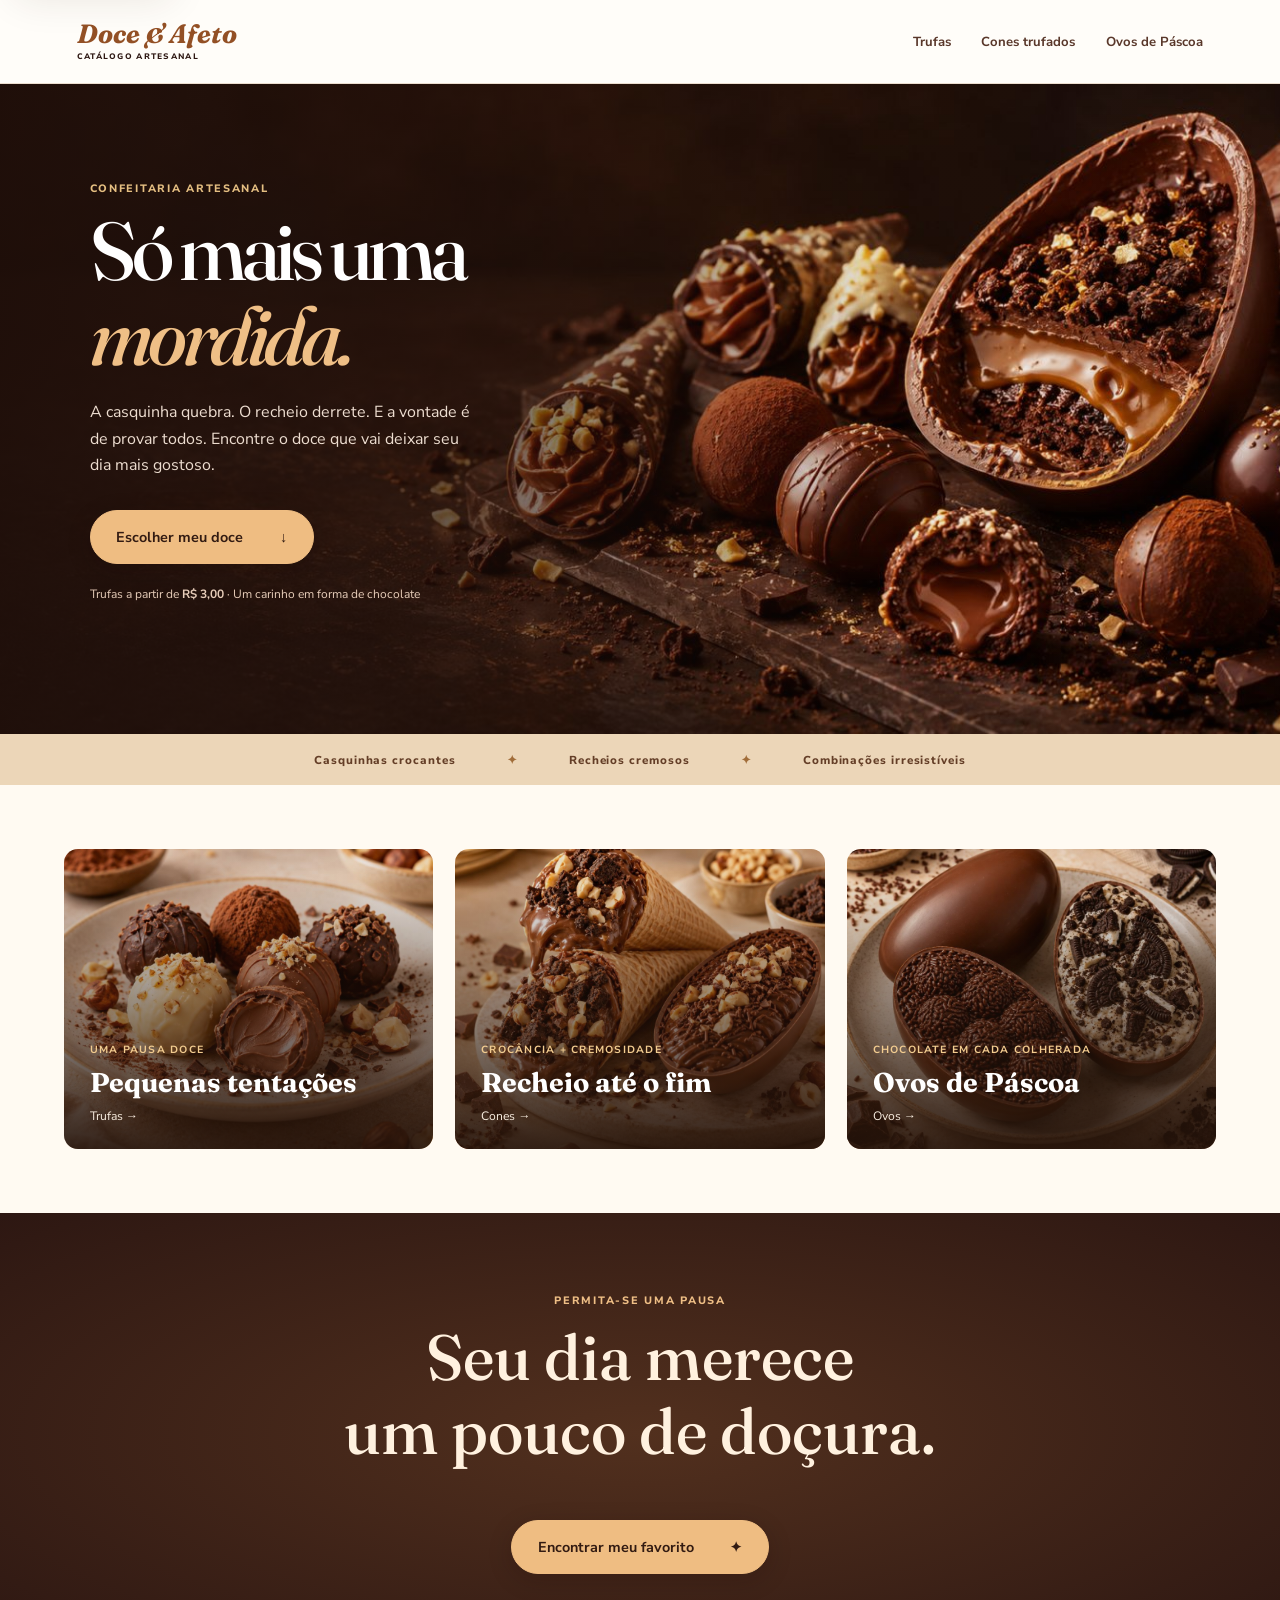
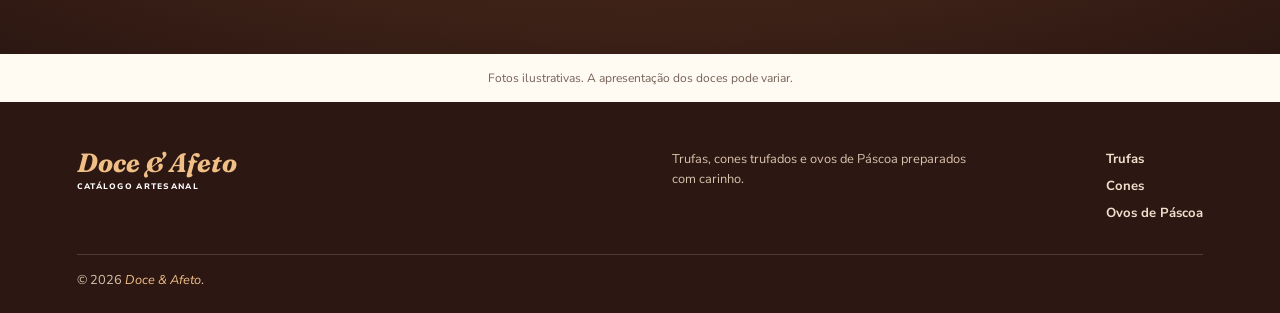
==== commit 0f7f50cc: "Add files via upload" ====
--- a/index.html
+++ b/index.html
@@ -19,12 +19,12 @@
   <a class="skip-link" href="#catalogo">Ir para o catálogo</a>
 
   <header class="site-header" id="inicio">
-    <a class="brand" href="#inicio" aria-label="Doce e Afeto, início"><span class="brand-name">Doce &amp; Afeto</span><small>CATÁLOGO ARTESANAL</small></a>
+    <a class="brand" href="index.html" aria-label="Doce e Afeto, início"><span class="brand-name">Doce &amp; Afeto</span><small>CATÁLOGO ARTESANAL</small></a>
     <button class="menu-toggle" type="button" aria-label="Abrir menu" aria-expanded="false" aria-controls="menu">☰</button>
     <nav class="menu" id="menu" aria-label="Navegação principal">
-      <a href="#trufas">Trufas</a>
-      <a href="#cones">Cones trufados</a>
-      <a class="easter-link" href="#ovos">Ovos de Páscoa</a>
+      <a href="trufas.html">Trufas</a>
+      <a href="cones.html">Cones trufados</a>
+      <a class="easter-link" href="ovos.html">Ovos de Páscoa</a>
     </nav>
   </header>
 
@@ -42,41 +42,20 @@
 
     <div class="flavor-strip" aria-label="Uma pausa deliciosa"><span>Casquinhas crocantes</span><span aria-hidden="true">✦</span><span>Recheios cremosos</span><span aria-hidden="true">✦</span><span>Combinações irresistíveis</span></div>
 
-    <section class="category-nav" aria-label="Categorias do catálogo">
-      <a href="#trufas" class="category-link"><img src="assets/images/trufas-artesanais.jpg" loading="lazy" width="1000" height="1000" alt="Trufas artesanais" /><span><small>UMA PAUSA DOCE</small><strong>Pequenas tentações</strong><em>Descobrir as trufas →</em></span></a>
-      <a href="#cones" class="category-link"><img src="assets/images/cones-e-ovos.jpg" loading="lazy" width="1000" height="1000" alt="Cone trufado com chocolate" /><span><small>CROCÂNCIA + CREMOSIDADE</small><strong>Recheio até o fim</strong><em>Explorar os cones →</em></span></a>
-      <a href="#ovos" class="category-link easter-link"><img src="assets/images/ovos-pascoa.jpg" loading="lazy" width="1000" height="1000" alt="Ovos de Páscoa artesanais" /><span><small>03</small><strong>Ovos de Páscoa</strong><em>Ver opções</em></span></a>
+    <section id="catalogo" class="category-nav" aria-label="Categorias do catálogo">
+      <a href="trufas.html" class="category-link"><img src="assets/images/trufas-artesanais.jpg" loading="lazy" width="1000" height="1000" alt="Trufas artesanais" /><span><small>UMA PAUSA DOCE</small><strong>Pequenas tentações</strong><em>Trufas →</em></span></a>
+      <a href="cones.html" class="category-link"><img src="assets/images/cones-e-ovos.jpg" loading="lazy" width="1000" height="1000" alt="Cone trufado com chocolate" /><span><small>CROCÂNCIA + CREMOSIDADE</small><strong>Recheio até o fim</strong><em>Cones →</em></span></a>
+      <a href="ovos.html" class="category-link easter-link"><img src="assets/images/ovos-pascoa.jpg" loading="lazy" width="1000" height="1000" alt="Ovos de Páscoa artesanais" /><span><small>CHOCOLATE EM CADA COLHERADA</small><strong>Ovos de Páscoa</strong><em>Ovos →</em></span></a>
     </section>
 
-    <section id="catalogo" class="catalog" aria-label="Cardápio de doces">
-      <header class="catalog-heading"><p class="eyebrow">Cardápio</p><h2>Qual vai ser o seu?</h2><p>Chocolate intenso, coco cremoso ou aquele encontro de Ninho com Alpino. A parte difícil é escolher.</p></header>
+    <section class="sweet-ending"><p class="eyebrow">Permita-se uma pausa</p><h2>Seu dia merece<br />um pouco de doçura.</h2><a class="text-cta" href="#catalogo">Encontrar meu favorito <span aria-hidden="true">✦</span></a></section>
+    <p class="photo-note">Fotos ilustrativas. A apresentação dos doces pode variar.</p> 
-      <section id="trufas" class="catalog-section" aria-labelledby="trufas-title">
-        <div class="section-intro"><div><p class="eyebrow">01 · Chocolate em cada detalhe</p><h2 id="trufas-title">Trufas</h2></div><p>Pequenas para uma pausa doce ou grandes para aproveitar ainda mais.</p></div>
-        <div class="filter-row" role="group" aria-label="Filtrar trufas por tamanho"><button class="filter active" type="button" data-filter="all" aria-pressed="true">Todas</button><button class="filter" type="button" data-filter="small" aria-pressed="false">Pequenas · R$ 3,00</button><button class="filter" type="button" data-filter="large" aria-pressed="false">Grandes · R$ 5,00</button></div>
-        <p id="filter-status" class="sr-only" role="status" aria-live="polite"></p>
-        <div id="truffle-grid" class="truffle-catalog"></div>
-      </section>
-
-      <section id="cones" class="catalog-section catalog-section--cream" aria-labelledby="cones-title">
-        <div class="section-intro"><div><p class="eyebrow">02 · Crocância e cremosidade</p><h2 id="cones-title">Cones trufados</h2></div><p>Primeiro, a crocância da casquinha. Depois, aquele recheio cremoso que faz você querer mais uma mordida.</p></div>
-        <div id="cone-grid" class="product-grid"></div>
-      </section>
-
-      <section id="ovos" class="catalog-section eggs-section" aria-labelledby="ovos-title">
-        <div class="section-intro"><div><p class="eyebrow">Edição sazonal</p><h2 id="ovos-title">Ovos de Páscoa</h2></div><p>Camadas de chocolate e recheios para saborear devagar. Escolha seu sabor e descubra cada colherada.</p></div>
-        <div id="egg-grid" class="egg-catalog"></div>
-      </section>
-    </section>
-
-    <section class="sweet-ending"><p class="eyebrow">Permita-se uma pausa</p><h2>Seu dia merece<br />um pouco de doçura.</h2><a class="text-cta" href="#trufas">Encontrar meu favorito <span aria-hidden="true">✦</span></a></section>
-    <p class="photo-note">Fotos ilustrativas. A apresentação dos doces pode variar.</p>
-    <noscript><p class="photo-note">Ative o JavaScript para consultar todos os sabores e preços do catálogo.</p></noscript>
   </main>
 
-  <footer class="footer"><a class="brand" href="#inicio"><span class="brand-name">Doce &amp; Afeto</span><small>CATÁLOGO ARTESANAL</small></a><p>Trufas, cones trufados e ovos de Páscoa preparados com carinho.</p><nav aria-label="Navegação no rodapé"><a href="#trufas">Trufas</a><a href="#cones">Cones</a><a class="easter-link" href="#ovos">Ovos de Páscoa</a></nav><p class="copyright">© <span id="year"></span> <span class="brand-name">Doce &amp; Afeto</span>.</p></footer>
+  <footer class="footer"><a class="brand" href="index.html"><span class="brand-name">Doce &amp; Afeto</span><small>CATÁLOGO ARTESANAL</small></a><p>Trufas, cones trufados e ovos de Páscoa preparados com carinho.</p><nav aria-label="Navegação no rodapé"><a href="trufas.html">Trufas</a><a href="cones.html">Cones</a><a class="easter-link" href="ovos.html">Ovos de Páscoa</a></nav><p class="copyright">© <span id="year"></span> <span class="brand-name">Doce &amp; Afeto</span>.</p></footer>
+ 
-  <template id="product-template"><article class="product-card"><figure><img loading="lazy" width="900" height="900" alt="" /><figcaption class="badge" hidden>Novidade</figcaption></figure><div class="product-card__body"><p class="product-kind"></p><h3></h3><p class="product-description"></p><strong class="price"></strong></div></article></template>
   <script src="script.js"></script>
 </body>
 </html>
--- a/style.css
+++ b/style.css
@@ -100,7 +100,7 @@
 .truffle-catalog .product-card--white-chocolate[data-product-id="t-sensacao-p"] figure img { transform: translate(2%, 5%); }
 
 /* Cones use larger cards so the filled rim and cutaway remain easy to see. */
-#cone-grid.product-grid { grid-template-columns: repeat(auto-fit, minmax(250px, 1fr)); gap: 1.25rem; }
+#cone-grid .product-grid { grid-template-columns: repeat(auto-fit, minmax(250px, 1fr)); gap: 1.25rem; }
 #cone-grid .product-card figure { height: 270px; }
 #cone-grid .product-card__body { min-height: 140px; padding: 1rem; }
 
@@ -150,7 +150,7 @@
   .product-card h3 { font-size: 1rem; }
   .truffle-catalog .product-grid { gap: .8rem; }
   .truffle-catalog .product-card figure { height: 180px; }
-  #cone-grid.product-grid { gap: .9rem; }
+  #cone-grid .product-grid { gap: .9rem; }
   #cone-grid .product-card figure { height: 200px; }
   .egg-group__header { display: grid; gap: .55rem; }
   .egg-group__header .eyebrow { grid-column: auto; }
@@ -166,7 +166,7 @@
   .product-card figure { height: 210px; }
   .truffle-catalog .product-grid { max-width: 280px; }
   .truffle-catalog .product-card figure { height: 240px; }
-  #cone-grid.product-grid { max-width: 320px; }
+  #cone-grid .product-grid { max-width: 320px; }
   #cone-grid .product-card figure { height: 280px; }
 }
 
@@ -203,7 +203,7 @@
 .catalog-heading > p:last-child { max-width: 530px; margin-inline: auto; }
 .filter-row { justify-content: flex-start; margin-top: 0; }
 .filter { min-height: 44px; padding: .7rem 1.15rem; font-size: .82rem; }
-.truffle-catalog .product-grid, #cone-grid.product-grid { grid-template-columns: repeat(3, minmax(0,1fr)); gap: 1.4rem; }
+.truffle-catalog .product-grid, #cone-grid .product-grid { grid-template-columns: repeat(3, minmax(0,1fr)); gap: 1.4rem; }
 .product-card, .egg-card { border-radius: 16px; background: #fffdf9; box-shadow: 0 8px 26px #59372a09; transition: transform .25s, box-shadow .25s; }
 .product-card figure, .truffle-catalog .product-card figure, #cone-grid .product-card figure { height: auto; aspect-ratio: 1.12; padding: 0; }
 .product-card figure img { transition: scale .45s; }
@@ -222,7 +222,7 @@
 .photo-note { text-align: center; font-size: .75rem; color: var(--muted); padding: 1rem; margin: 0; }
 .footer .brand-name { color: #efbf86; }
 @media (hover: hover) { .product-card:hover, .egg-card:hover { transform: translateY(-5px); box-shadow: 0 15px 35px #59372a18; } .product-card:hover figure img { scale: 1.04; } }
-@media (max-width: 1000px) and (min-width: 761px) { .hero-copy { width: 70%; } .category-link { height: 260px; } .truffle-catalog .product-grid, #cone-grid.product-grid { grid-template-columns: repeat(2,minmax(0,1fr)); } }
+@media (max-width: 1000px) and (min-width: 761px) { .hero-copy { width: 70%; } .category-link { height: 260px; } .truffle-catalog .product-grid, #cone-grid .product-grid { grid-template-columns: repeat(2,minmax(0,1fr)); } }
 @media (max-width: 760px) {
   .site-header { min-height: 66px; }
   .hero { min-height: 690px; align-items: flex-start; }
@@ -237,7 +237,7 @@
   .category-link img { object-position: center 55%; }
   .category-link strong { font-size: 1.6rem; }
   .catalog-section { padding: 2.5rem 1rem; }
-  .truffle-catalog .product-grid, #cone-grid.product-grid { grid-template-columns: repeat(2,minmax(0,1fr)); max-width: none; gap: .75rem; }
+  .truffle-catalog .product-grid, #cone-grid .product-grid { grid-template-columns: repeat(2,minmax(0,1fr)); max-width: none; gap: .75rem; }
   .product-card__body, .truffle-catalog .product-card__body, #cone-grid .product-card__body { padding: .85rem; }
   .product-card h3 { font-size: 1.1rem; }
   .product-description { font-size: .8rem; }
@@ -249,4 +249,30 @@
   .egg-image { height: 100%; min-height: 260px; object-fit: contain; }
   .egg-details { padding: .9rem; }
 }
-@media (max-width: 360px) { .truffle-catalog .product-grid, #cone-grid.product-grid { grid-template-columns: 1fr; } .egg-card { grid-template-columns: 1fr; } .egg-image { height: 250px; } }
+@media (max-width: 360px) { .truffle-catalog .product-grid, #cone-grid .product-grid { grid-template-columns: 1fr; } .egg-card { grid-template-columns: 1fr; } .egg-image { height: 250px; } }
+
+/* Separate category pages share the catalog's presentation. */
+.egg-catalog .egg-card { grid-template-rows: auto 1fr; }
+.egg-catalog .egg-image { height: auto; aspect-ratio: 1; object-fit: contain; }
+@media (max-width: 760px) {
+  .egg-catalog .egg-card { grid-template-rows: auto; }
+  .egg-catalog .egg-image { height: 100%; aspect-ratio: auto; }
+}
+@media (max-width: 360px) {
+  .egg-catalog .egg-image { height: auto; aspect-ratio: 1; min-height: 0; }
+}
+.cone-catalog { max-width: 1240px; margin-inline: auto; }
+.cone-group + .cone-group { margin-top: 3.5rem; padding-top: 3rem; border-top: 1px solid var(--line); }
+.cone-group__header { display: flex; align-items: baseline; justify-content: space-between; gap: 1rem; margin-bottom: 1.5rem; }
+.cone-group__header h2 { margin: 0; color: var(--cocoa); font-size: clamp(1.8rem, 3vw, 2.4rem); }
+.cone-group__header strong { color: var(--caramel); font-family: "Fraunces", Georgia, serif; font-size: 1.35rem; white-space: nowrap; }
+#cone-grid .product-card figure { aspect-ratio: 1; }
+#cone-grid .product-card figure img { object-fit: cover; }
+.category-nav { scroll-margin-top: 100px; }
+.category-page .section-intro h1 { margin: 0; color: var(--cocoa); font-size: clamp(2.3rem, 5vw, 3.8rem); line-height: 1.1; }
+.category-page .catalog-section { margin-top: 0; }
+.breadcrumb { display: flex; flex-wrap: wrap; justify-content: space-between; gap: .75rem; max-width: 1240px; margin: 2rem auto 0; padding: 0 1rem; font-size: .85rem; color: var(--muted); }
+.breadcrumb a { display: inline-flex; align-items: center; min-height: 44px; color: var(--brown); font-weight: 800; }
+.breadcrumb > span { align-self: center; }
+.menu a[aria-current="page"] { color: var(--caramel); text-decoration: underline; text-underline-offset: .35rem; }
+@media (max-width: 760px) { .category-nav { scroll-margin-top: 82px; } .breadcrumb { margin-top: 1rem; } }
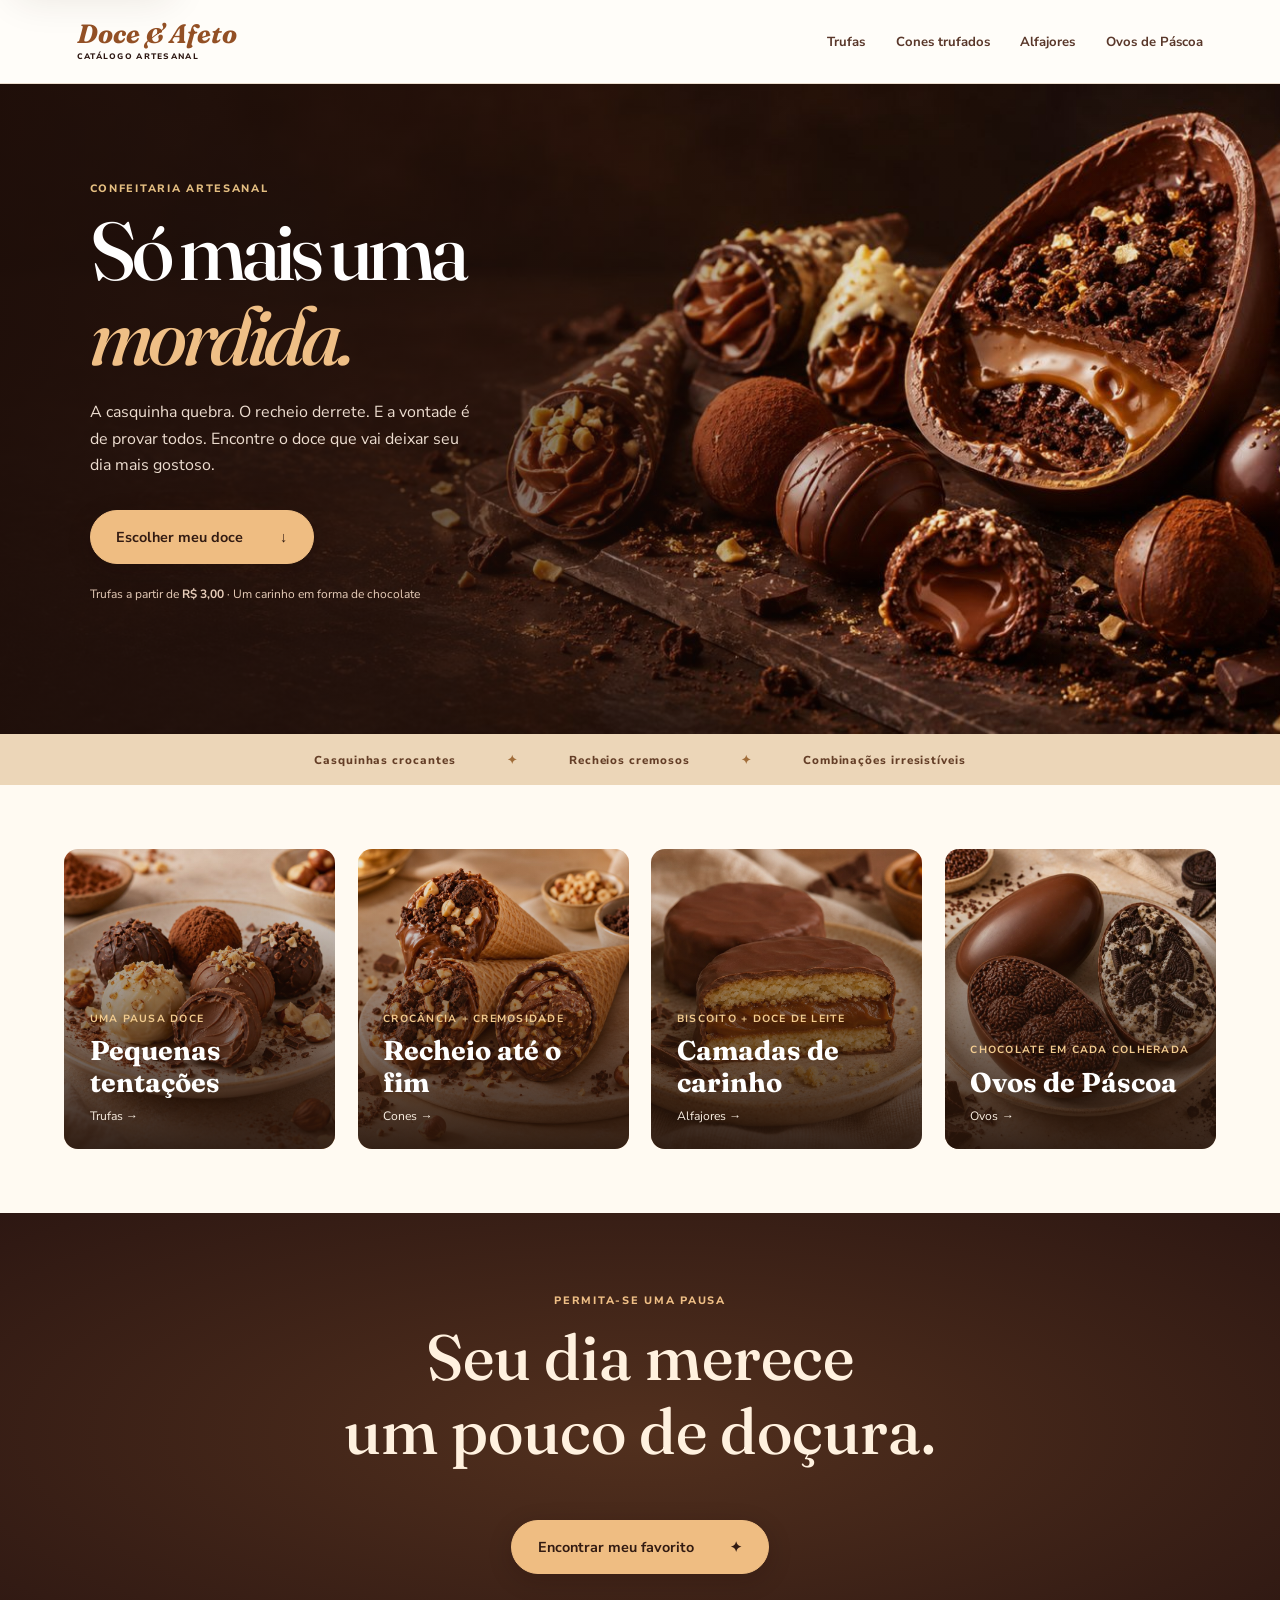
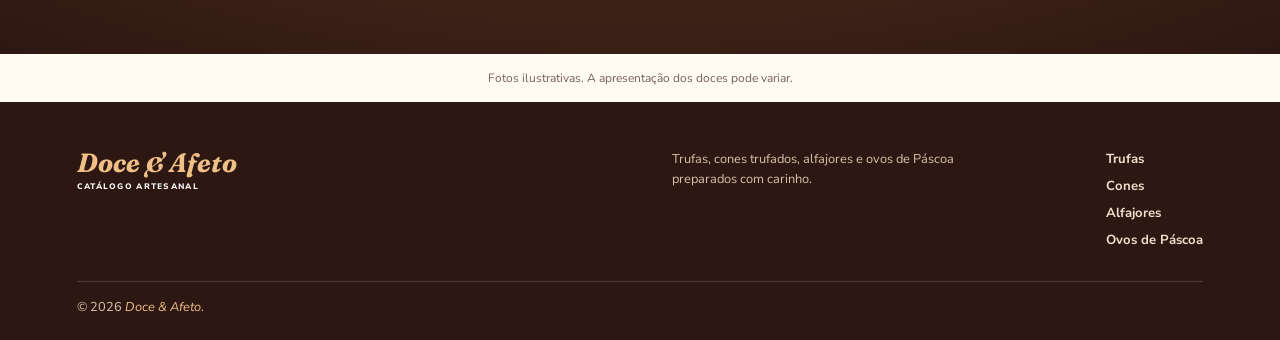
==== commit 45a8ba03: "Atualiza catálogo com alfajores de doce de leite por R$ 7,00" ====
--- a/index.html
+++ b/index.html
@@ -3,10 +3,10 @@
 <head>
   <meta charset="UTF-8" />
   <meta name="viewport" content="width=device-width, initial-scale=1" />
-  <meta name="description" content="Catálogo de trufas, cones trufados e ovos de Páscoa artesanais." />
+  <meta name="description" content="Catálogo de trufas, cones trufados, alfajores e ovos de Páscoa artesanais." />
   <meta name="theme-color" content="#2d1712" />
   <meta property="og:title" content="Doce & Afeto | Catálogo artesanal" />
-  <meta property="og:description" content="Trufas, cones trufados e ovos de Páscoa artesanais." />
+  <meta property="og:description" content="Trufas, cones trufados, alfajores e ovos de Páscoa artesanais." />
   <meta property="og:image" content="assets/images/hero-chocolates.jpg" />
   <title>Doce & Afeto | Catálogo artesanal</title>
   <link rel="preconnect" href="https://fonts.googleapis.com" />
@@ -24,6 +24,7 @@
     <nav class="menu" id="menu" aria-label="Navegação principal">
       <a href="trufas.html">Trufas</a>
       <a href="cones.html">Cones trufados</a>
+      <a href="alfajores.html">Alfajores</a>
       <a class="easter-link" href="ovos.html">Ovos de Páscoa</a>
     </nav>
   </header>
@@ -45,6 +46,7 @@
     <section id="catalogo" class="category-nav" aria-label="Categorias do catálogo">
       <a href="trufas.html" class="category-link"><img src="assets/images/trufas-artesanais.jpg" loading="lazy" width="1000" height="1000" alt="Trufas artesanais" /><span><small>UMA PAUSA DOCE</small><strong>Pequenas tentações</strong><em>Trufas →</em></span></a>
       <a href="cones.html" class="category-link"><img src="assets/images/cones-e-ovos.jpg" loading="lazy" width="1000" height="1000" alt="Cone trufado com chocolate" /><span><small>CROCÂNCIA + CREMOSIDADE</small><strong>Recheio até o fim</strong><em>Cones →</em></span></a>
+      <a href="alfajores.html" class="category-link"><img src="assets/images/alfajor-doce-de-leite.jpg" loading="lazy" width="1000" height="1000" alt="Alfajor de doce de leite com cobertura de chocolate ao leite" /><span><small>BISCOITO + DOCE DE LEITE</small><strong>Camadas de carinho</strong><em>Alfajores →</em></span></a>
       <a href="ovos.html" class="category-link easter-link"><img src="assets/images/ovos-pascoa.jpg" loading="lazy" width="1000" height="1000" alt="Ovos de Páscoa artesanais" /><span><small>CHOCOLATE EM CADA COLHERADA</small><strong>Ovos de Páscoa</strong><em>Ovos →</em></span></a>
     </section>
 
@@ -53,7 +55,7 @@
 
   </main>
 
-  <footer class="footer"><a class="brand" href="index.html"><span class="brand-name">Doce &amp; Afeto</span><small>CATÁLOGO ARTESANAL</small></a><p>Trufas, cones trufados e ovos de Páscoa preparados com carinho.</p><nav aria-label="Navegação no rodapé"><a href="trufas.html">Trufas</a><a href="cones.html">Cones</a><a class="easter-link" href="ovos.html">Ovos de Páscoa</a></nav><p class="copyright">© <span id="year"></span> <span class="brand-name">Doce &amp; Afeto</span>.</p></footer>
+  <footer class="footer"><a class="brand" href="index.html"><span class="brand-name">Doce &amp; Afeto</span><small>CATÁLOGO ARTESANAL</small></a><p>Trufas, cones trufados, alfajores e ovos de Páscoa preparados com carinho.</p><nav aria-label="Navegação no rodapé"><a href="trufas.html">Trufas</a><a href="cones.html">Cones</a><a href="alfajores.html">Alfajores</a><a class="easter-link" href="ovos.html">Ovos de Páscoa</a></nav><p class="copyright">© <span id="year"></span> <span class="brand-name">Doce &amp; Afeto</span>.</p></footer>
  
   <script src="script.js"></script>
--- a/style.css
+++ b/style.css
@@ -47,7 +47,7 @@
 .hero-image { min-height: 360px; overflow: hidden; }
 .hero-image img { width: 100%; height: 100%; object-fit: cover; object-position: center; }
 
-.category-nav { display: grid; grid-template-columns: repeat(3, 1fr); max-width: 1240px; gap: 1rem; margin: clamp(2.5rem, 6vw, 5.5rem) auto; padding: 0 clamp(1rem, 5vw, 4rem); }
+.category-nav { display: grid; grid-template-columns: repeat(4, minmax(0, 1fr)); max-width: 1240px; gap: 1rem; margin: clamp(2.5rem, 6vw, 5.5rem) auto; padding: 0 clamp(1rem, 5vw, 4rem); }
 .category-link { position: relative; min-height: 270px; overflow: hidden; background: var(--cocoa); border-radius: 6px; color: white; }
 .category-link::after { position: absolute; inset: 0; background: linear-gradient(0deg, rgba(30, 15, 10, .82), transparent 65%); content: ""; }
 .category-link img { width: 100%; height: 100%; object-fit: cover; transition: transform .35s ease; }
@@ -57,14 +57,9 @@
 .category-link strong { font-family: Georgia, serif; font-size: 1.45rem; }
 .category-link em { color: #f9eee1; font-size: .76rem; font-style: normal; }
 
-.catalog { padding-top: 2rem; }
-.catalog-heading, .about { max-width: 710px; margin: 0 auto; padding: 0 1.25rem; text-align: center; }
-.catalog-heading h2, .about h2 { margin-bottom: .8rem; font-size: clamp(2.1rem, 4vw, 3.35rem); color: var(--cocoa); }
-.catalog-heading > p:last-child, .about > p:last-child { color: var(--muted); line-height: 1.65; }
 .catalog-section { margin-top: clamp(3rem, 7vw, 6rem); padding: clamp(3rem, 7vw, 6rem) clamp(1rem, 6vw, 6rem); scroll-margin-top: 76px; }
 .catalog-section--cream { background: var(--sand); }
 .section-intro { display: flex; align-items: end; justify-content: space-between; gap: 2rem; max-width: 1240px; margin: 0 auto 2.2rem; }
-.section-intro h2 { margin: 0; color: var(--cocoa); font-size: clamp(2rem, 4vw, 3rem); }
 .section-intro > p { max-width: 360px; margin: 0; color: var(--muted); font-size: .9rem; line-height: 1.6; }
 
 .filter-row { display: flex; flex-wrap: wrap; justify-content: center; gap: .5rem; max-width: 1240px; margin: -1rem auto 2rem; }
@@ -82,7 +77,6 @@
 .product-card { overflow: hidden; background: var(--paper); border: 1px solid var(--line); border-radius: 6px; box-shadow: 0 7px 22px rgba(55, 32, 22, .06); }
 .product-card figure { position: relative; display: grid; place-items: center; height: 210px; margin: 0; overflow: hidden; background: #f5ecdf; }
 .product-card figure img { width: 100%; height: 100%; object-fit: contain; object-position: center; }
-.badge { position: absolute; top: .65rem; left: .65rem; margin: 0; padding: .33rem .48rem; border-radius: 2px; background: var(--gold); color: var(--cocoa); font-size: .6rem; font-weight: 800; letter-spacing: .08em; text-transform: uppercase; }
 .product-card__body { min-height: 134px; padding: .9rem; }
 .product-kind { margin-bottom: .33rem; color: var(--caramel); font-size: .63rem; font-weight: 800; letter-spacing: .08em; text-transform: uppercase; }
 .product-card h3 { margin-bottom: .35rem; color: var(--cocoa); font-size: 1.08rem; }
@@ -107,7 +101,6 @@
 .egg-catalog { max-width: 1040px; margin: auto; }
 .egg-group + .egg-group { margin-top: clamp(2.75rem, 5vw, 4rem); padding-top: clamp(2.75rem, 5vw, 4rem); border-top: 1px solid var(--line); }
 .egg-group__header { display: grid; grid-template-columns: minmax(0, 1fr) minmax(220px, .7fr); align-items: end; gap: .5rem 2rem; margin-bottom: 1.25rem; }
-.egg-group__header .eyebrow { grid-column: 1 / -1; margin-bottom: 0; }
 .egg-group__header h3 { margin: 0; color: var(--cocoa); font-size: clamp(1.35rem, 2.3vw, 1.8rem); }
 .egg-group__header > p:last-child { margin: 0; color: var(--muted); font-size: .82rem; line-height: 1.55; }
 .egg-group__products { display: grid; grid-template-columns: repeat(3, minmax(0, 1fr)); gap: 1rem; }
@@ -119,9 +112,7 @@
 .egg-prices { display: grid; gap: .4rem; padding: .7rem 0; border-block: 1px solid var(--line); }
 .egg-prices div { display: flex; justify-content: space-between; font-size: .8rem; }
 .egg-prices strong { color: var(--cocoa); }
-.egg-flavors { margin: .75rem 0 0; color: var(--muted); font-size: .75rem; line-height: 1.5; }
-
-.about { padding-top: clamp(4rem, 9vw, 8rem); padding-bottom: clamp(4rem, 9vw, 8rem); scroll-margin-top: 76px; }
+
 .footer { display: grid; grid-template-columns: 1.4fr 1fr auto; align-items: start; gap: 2rem; padding: 3rem clamp(1rem, 6vw, 6rem) 1.4rem; background: var(--cocoa); color: #f5e5d4; }
 .footer .brand { color: white; }
 .footer p { max-width: 320px; margin: 0; color: #d9c2ab; font-size: .8rem; line-height: 1.55; }
@@ -153,7 +144,6 @@
   #cone-grid .product-grid { gap: .9rem; }
   #cone-grid .product-card figure { height: 200px; }
   .egg-group__header { display: grid; gap: .55rem; }
-  .egg-group__header .eyebrow { grid-column: auto; }
   .egg-group__products { grid-template-columns: 1fr; max-width: 400px; }
   .egg-card { grid-template-rows: 270px auto; }
   .egg-image { height: 270px; }
@@ -197,10 +187,7 @@
 .category-link::after { background: linear-gradient(0deg, #24130aeb, #24130a16 90%); }
 .category-link strong { font-family: 'Fraunces', Georgia, serif; font-size: 1.7rem; line-height: 1.15; }
 .category-link span { gap: .6rem; bottom: 1.6rem; left: 1.6rem; }
-.catalog { padding-top: 1rem; }
 .catalog-section { margin-top: 2rem; padding-block: 3.5rem; }
-.catalog-heading h2 { font-weight: 500; }
-.catalog-heading > p:last-child { max-width: 530px; margin-inline: auto; }
 .filter-row { justify-content: flex-start; margin-top: 0; }
 .filter { min-height: 44px; padding: .7rem 1.15rem; font-size: .82rem; }
 .truffle-catalog .product-grid, #cone-grid .product-grid { grid-template-columns: repeat(3, minmax(0,1fr)); gap: 1.4rem; }
@@ -275,4 +262,7 @@
 .breadcrumb a { display: inline-flex; align-items: center; min-height: 44px; color: var(--brown); font-weight: 800; }
 .breadcrumb > span { align-self: center; }
 .menu a[aria-current="page"] { color: var(--caramel); text-decoration: underline; text-underline-offset: .35rem; }
+.alfajor-catalog { grid-template-columns: minmax(0, 1fr); max-width: 380px; gap: 1.4rem; }
+.alfajor-catalog .product-card figure { aspect-ratio: 1; }
+@media (min-width: 761px) and (max-width: 1100px) { .category-nav { grid-template-columns: repeat(2, minmax(0, 1fr)); } }
 @media (max-width: 760px) { .category-nav { scroll-margin-top: 82px; } .breadcrumb { margin-top: 1rem; } }
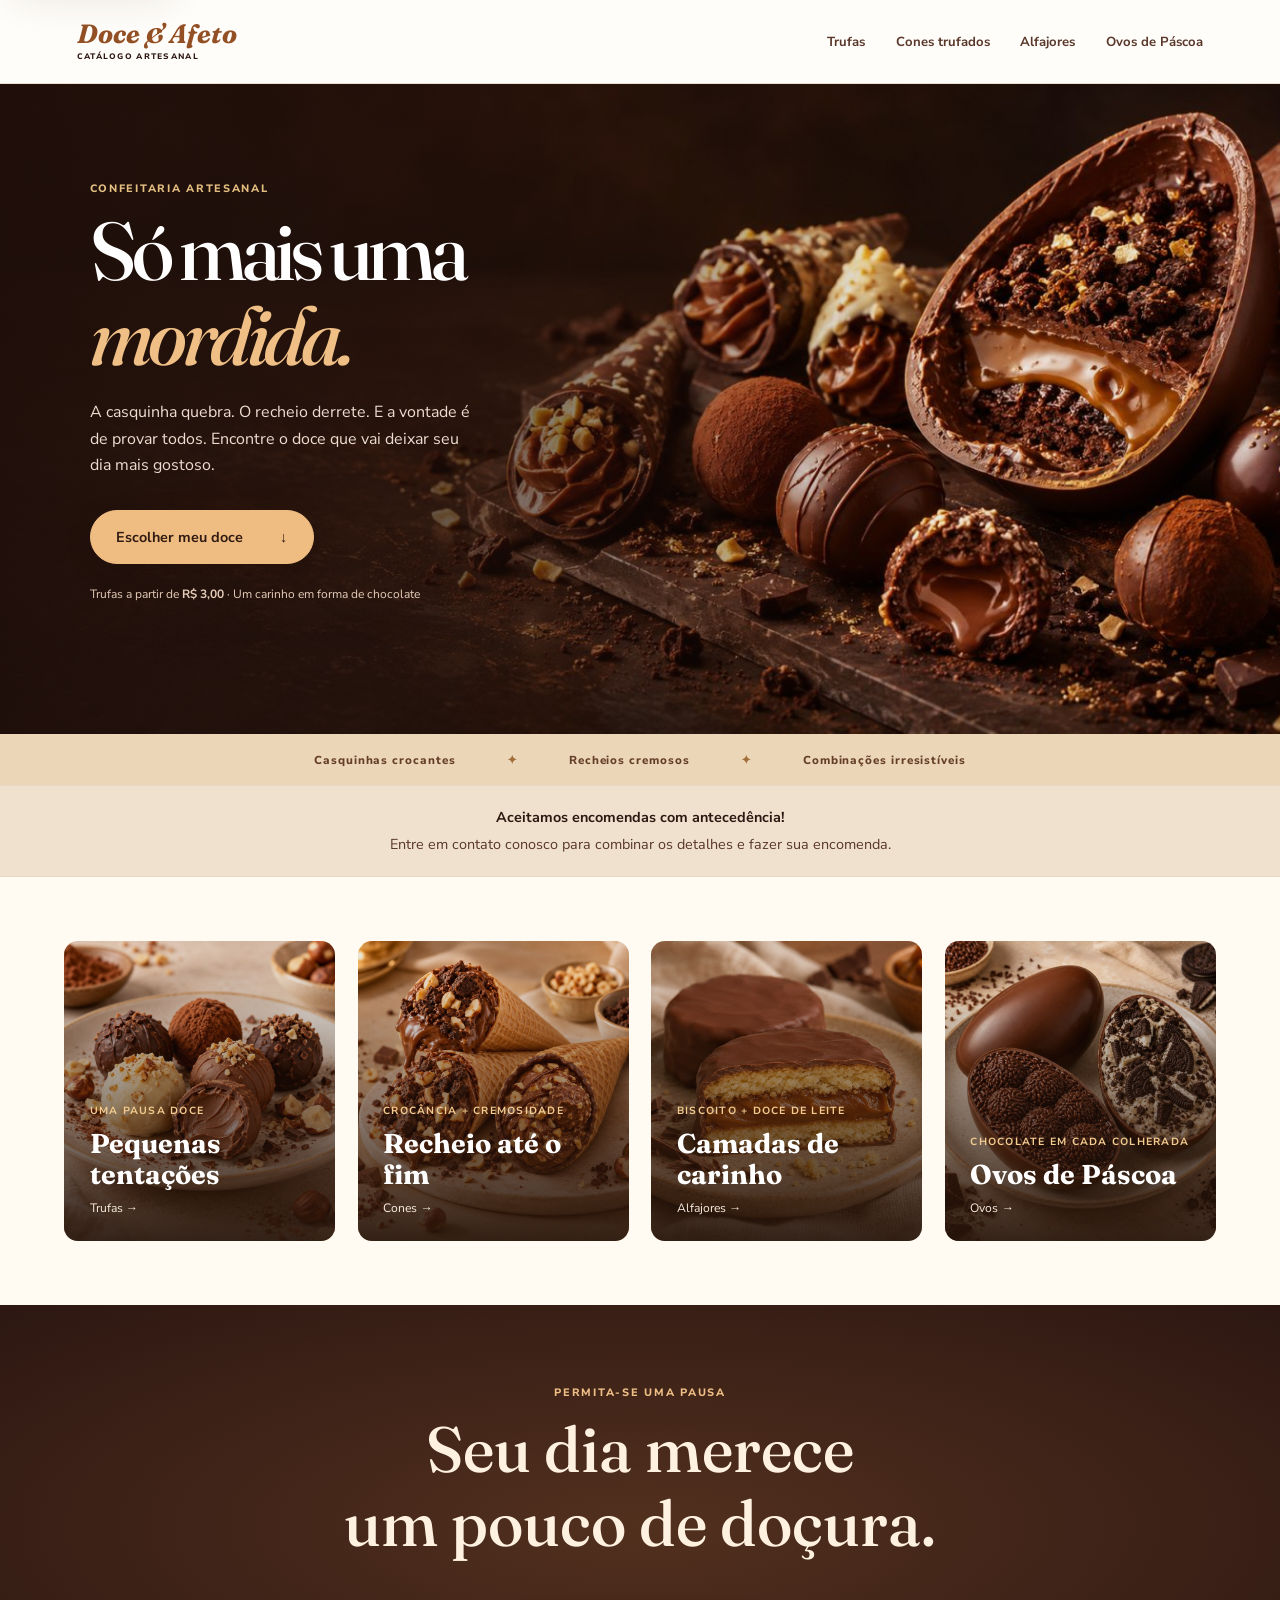
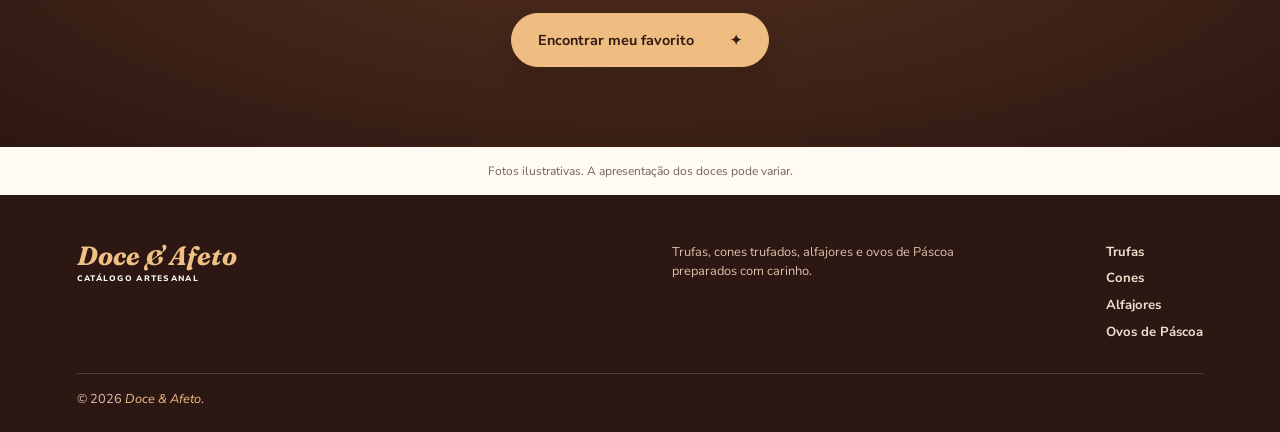
==== commit c1c1333d: "Informa sobre encomendas com antecedência no catálogo" ====
--- a/index.html
+++ b/index.html
@@ -43,6 +43,8 @@
 
     <div class="flavor-strip" aria-label="Uma pausa deliciosa"><span>Casquinhas crocantes</span><span aria-hidden="true">✦</span><span>Recheios cremosos</span><span aria-hidden="true">✦</span><span>Combinações irresistíveis</span></div>
 
+    <aside class="order-notice" aria-label="Encomendas"><p><strong>Aceitamos encomendas com antecedência!</strong> Entre em contato conosco para combinar os detalhes e fazer sua encomenda.</p></aside>
+
     <section id="catalogo" class="category-nav" aria-label="Categorias do catálogo">
       <a href="trufas.html" class="category-link"><img src="assets/images/trufas-artesanais.jpg" loading="lazy" width="1000" height="1000" alt="Trufas artesanais" /><span><small>UMA PAUSA DOCE</small><strong>Pequenas tentações</strong><em>Trufas →</em></span></a>
       <a href="cones.html" class="category-link"><img src="assets/images/cones-e-ovos.jpg" loading="lazy" width="1000" height="1000" alt="Cone trufado com chocolate" /><span><small>CROCÂNCIA + CREMOSIDADE</small><strong>Recheio até o fim</strong><em>Cones →</em></span></a>
--- a/style.css
+++ b/style.css
@@ -182,6 +182,9 @@
 .hero-copy > .hero-note { font-size: .75rem !important; margin: 1.3rem 0 0; color: #e7cdb9 !important; }
 .flavor-strip { display: flex; justify-content: center; align-items: center; gap: clamp(1rem,4vw,4rem); padding: 1.1rem; background: #ecd6b8; color: #643e27; font-size: .72rem; font-weight: 800; letter-spacing: .08em; text-align: center; }
 .flavor-strip [aria-hidden] { color: #a16d39; }
+.order-notice { padding: 1.25rem clamp(1rem, 5vw, 4rem); border-block: 1px solid var(--line); background: var(--sand); color: var(--brown); text-align: center; }
+.order-notice p { max-width: 64ch; margin: 0 auto; font-size: .9rem; line-height: 1.6; }
+.order-notice strong { display: block; margin-bottom: .25rem; color: var(--cocoa); }
 .category-nav { max-width: 1370px; gap: 1.4rem; margin-block: 4rem; }
 .category-link { height: 300px; min-height: 0; border-radius: 14px; }
 .category-link::after { background: linear-gradient(0deg, #24130aeb, #24130a16 90%); }
